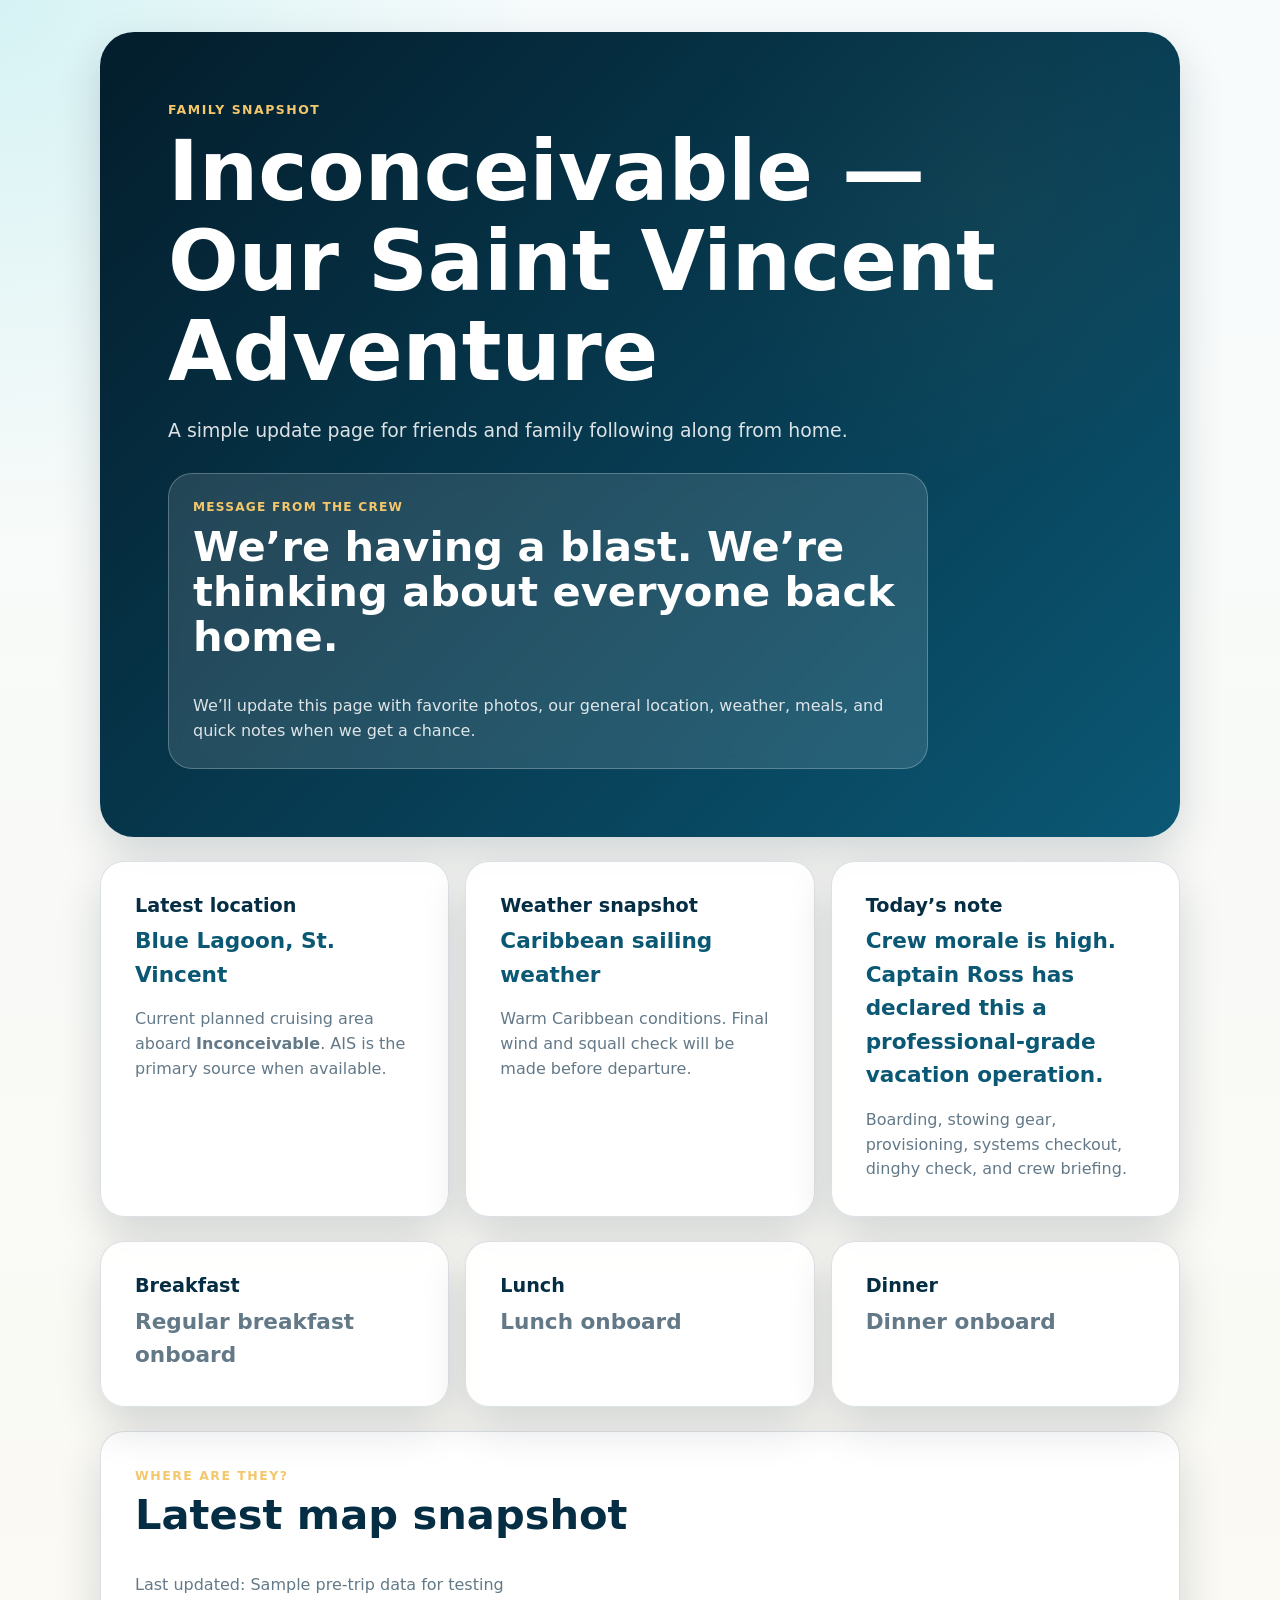
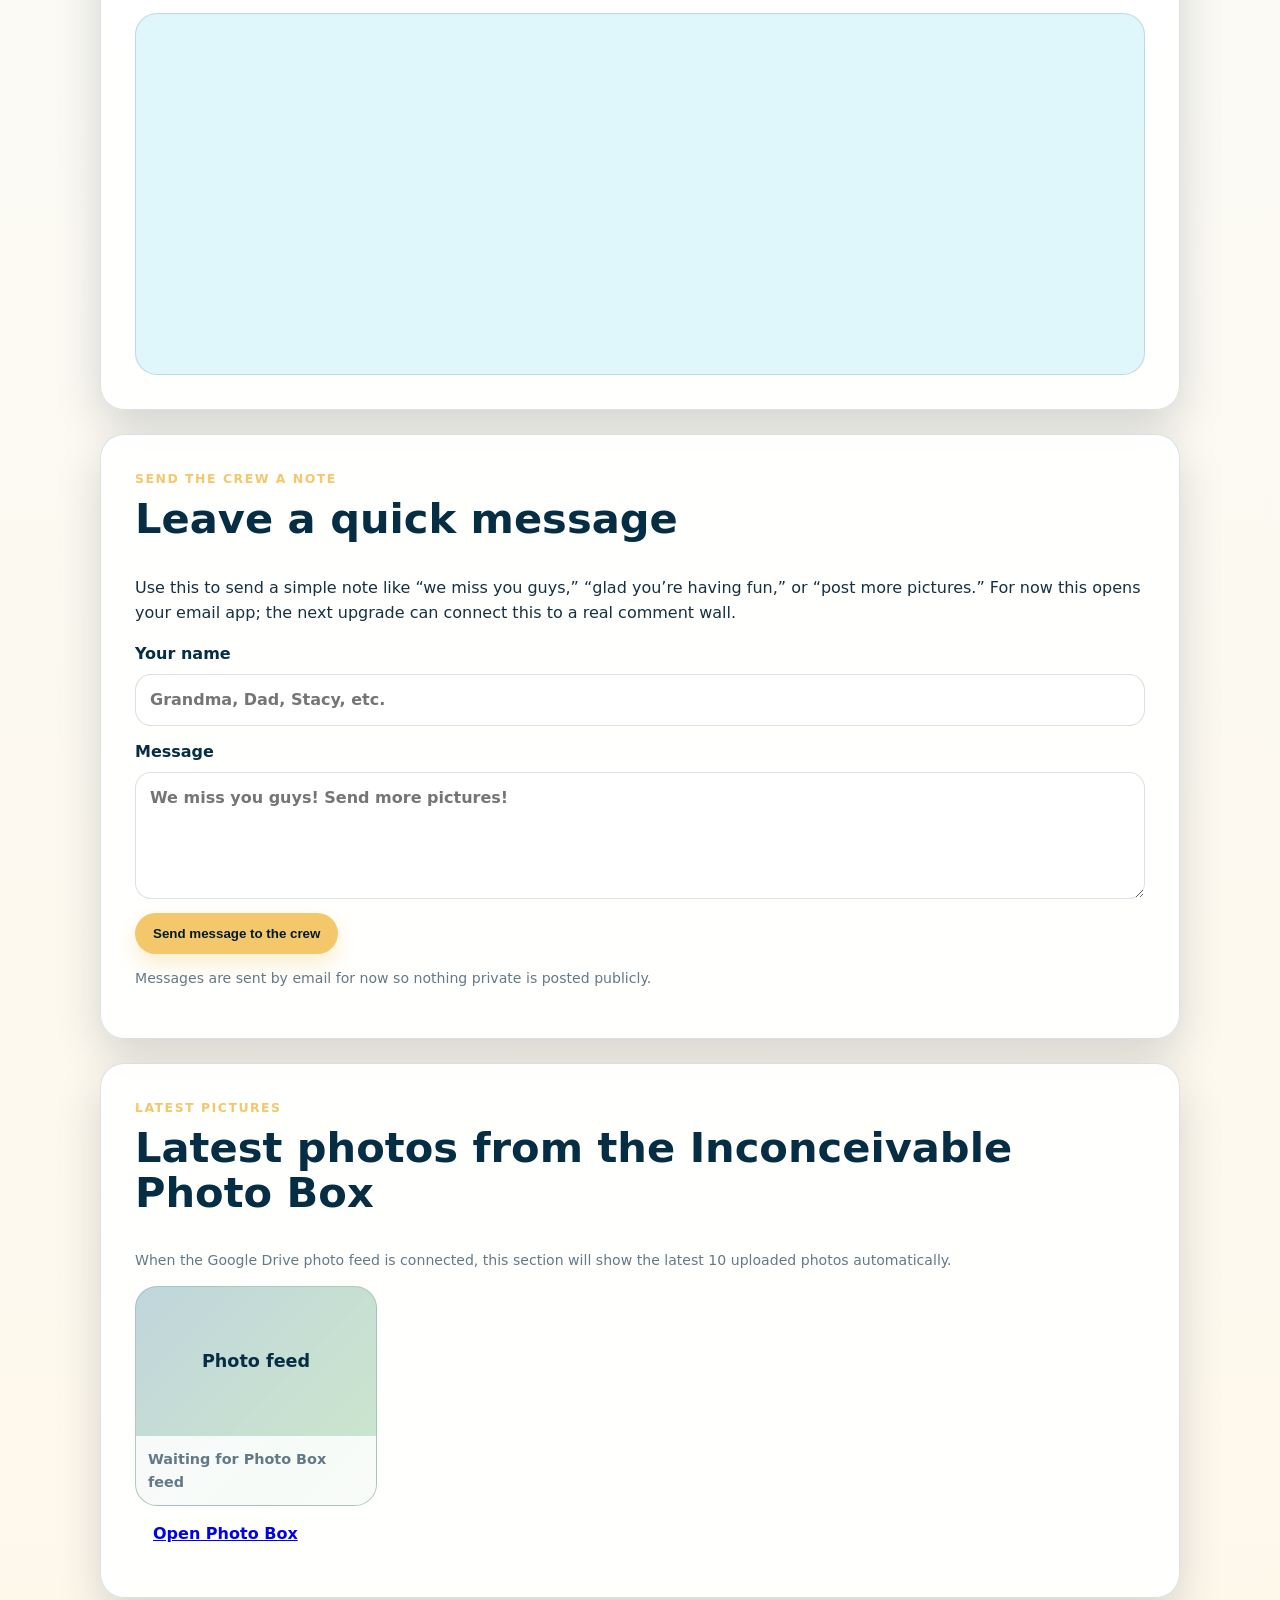
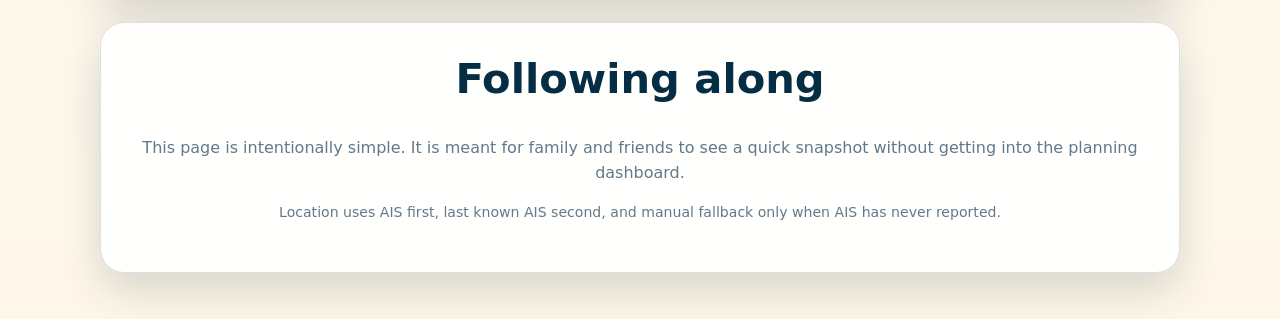
==== family.html @ 68daea07 "Show meals and photo feed placeholder on family page" ====
<!doctype html>
<html lang="en">
<head>
  <meta charset="utf-8" />
  <meta name="viewport" content="width=device-width, initial-scale=1" />
  <meta name="robots" content="noindex,nofollow" />
  <meta name="theme-color" content="#06384f" />
  <title>Inconceivable Family Snapshot</title>
  <link rel="stylesheet" href="family.css" />
</head>
<body>
  <main class="snapshot-page">
    <section class="snapshot-hero">
      <p class="eyebrow">Family snapshot</p>
      <h1>Inconceivable — Our Saint Vincent Adventure</h1>
      <p class="lead">A simple update page for friends and family following along from home.</p>
      <div class="message-card">
        <p class="message-label">Message from the crew</p>
        <h2 data-trip="captainMessage">We’re having a blast. We’re thinking about everyone back home.</h2>
        <p>We’ll update this page with favorite photos, our general location, weather, meals, and quick notes when we get a chance.</p>
      </div>
    </section>

    <section class="snapshot-grid">
      <article class="info-card">
        <h2>Latest location</h2>
        <p class="big" data-trip="locationName">St. Vincent &amp; The Grenadines</p>
        <p data-trip="locationNote">Current planned cruising area aboard <strong>Inconceivable</strong>. AIS is the primary source when available.</p>
      </article>

      <article class="info-card">
        <h2>Weather snapshot</h2>
        <p class="big" data-trip="weatherTitle">Caribbean sailing weather</p>
        <p data-trip="weather">Weather will update from the current AIS/manual location when the automation runs.</p>
      </article>

      <article class="info-card">
        <h2>Today’s note</h2>
        <p class="big" data-trip="funnyNote">Crew morale: high</p>
        <p data-trip="activities">Snorkeling, sailing, fishing, food, sunsets, and a lot of stories in progress.</p>
      </article>
    </section>

    <section class="snapshot-grid meal-grid" aria-label="Current meal plan">
      <article class="info-card">
        <h2>Breakfast</h2>
        <p class="big" data-meal="breakfast">Regular breakfast onboard</p>
      </article>
      <article class="info-card">
        <h2>Lunch</h2>
        <p class="big" data-meal="lunch">Lunch onboard</p>
      </article>
      <article class="info-card">
        <h2>Dinner</h2>
        <p class="big" data-meal="dinner">Dinner onboard</p>
      </article>
    </section>

    <section class="map-section">
      <div class="section-heading">
        <p class="eyebrow">Where are they?</p>
        <h2>Latest map snapshot</h2>
        <p data-trip="lastUpdated">Last updated by AIS or manual fallback.</p>
      </div>
      <div class="map-frame-wrap" id="mapFrameWrap">
        <iframe id="familyMap" title="Latest Inconceivable location map" loading="lazy" referrerpolicy="no-referrer-when-downgrade"></iframe>
      </div>
    </section>

    <section class="message-section">
      <p class="eyebrow">Send the crew a note</p>
      <h2>Leave a quick message</h2>
      <p>Use this to send a simple note like “we miss you guys,” “glad you’re having fun,” or “post more pictures.” For now this opens your email app; the next upgrade can connect this to a real comment wall.</p>
      <form id="familyMessageForm" class="family-form">
        <label>
          Your name
          <input name="name" type="text" placeholder="Grandma, Dad, Stacy, etc." required />
        </label>
        <label>
          Message
          <textarea name="message" rows="4" placeholder="We miss you guys! Send more pictures!" required></textarea>
        </label>
        <button class="button primary" type="submit">Send message to the crew</button>
      </form>
      <p class="tiny">Messages are sent by email for now so nothing private is posted publicly.</p>
    </section>

    <section class="photo-section">
      <p class="eyebrow">Latest pictures</p>
      <h2>Latest photos from the Inconceivable Photo Box</h2>
      <p class="tiny">When the Google Drive photo feed is connected, this section will show the latest 10 uploaded photos automatically.</p>
      <div class="photo-grid" id="latestPhotoGrid">
        <figure class="photo-placeholder"><span>Photo feed</span><figcaption>Waiting for Photo Box feed</figcaption></figure>
      </div>
      <p><a class="button secondary" href="https://drive.google.com/drive/folders/1KYD_44wOEdmn48rLzYyVFDK9enNutFYU" target="_blank" rel="noreferrer">Open Photo Box</a></p>
    </section>

    <section class="snapshot-footer-card">
      <h2>Following along</h2>
      <p>This page is intentionally simple. It is meant for family and friends to see a quick snapshot without getting into the planning dashboard.</p>
      <p class="tiny">Location uses AIS first, last known AIS second, and manual fallback only when AIS has never reported.</p>
    </section>
  </main>
  <script src="family.js"></script>
</body>
</html>
---- family.css ----
:root {
  --navy: #052d43;
  --deep: #031b29;
  --blue: #0b5875;
  --aqua: #5fd4d8;
  --gold: #f4c76b;
  --sand: #f8f1df;
  --paper: #ffffff;
  --ink: #173041;
  --muted: #637988;
  --line: rgba(5, 45, 67, 0.14);
  --shadow: 0 18px 45px rgba(3, 27, 41, 0.16);
  --radius: 24px;
}

* { box-sizing: border-box; }
html { scroll-behavior: smooth; }
body {
  margin: 0;
  font-family: ui-sans-serif, system-ui, -apple-system, BlinkMacSystemFont, "Segoe UI", sans-serif;
  color: var(--ink);
  background:
    radial-gradient(circle at top left, rgba(95, 212, 216, 0.22), transparent 34rem),
    linear-gradient(180deg, #f7fbfc 0%, #fff8ea 100%);
  line-height: 1.55;
}

.snapshot-page {
  width: min(1080px, calc(100% - 28px));
  margin: 0 auto;
  padding: 32px 0 46px;
}

.snapshot-hero {
  min-height: 48vh;
  border-radius: 34px;
  padding: clamp(28px, 6vw, 68px);
  color: white;
  background:
    linear-gradient(135deg, rgba(3, 27, 41, 0.93), rgba(11, 88, 117, 0.82)),
    radial-gradient(circle at 82% 20%, rgba(244, 199, 107, 0.28), transparent 18rem),
    linear-gradient(135deg, #06384f, #0b5875);
  box-shadow: var(--shadow);
}

.eyebrow {
  margin: 0 0 8px;
  color: var(--gold);
  font-weight: 900;
  text-transform: uppercase;
  letter-spacing: .12em;
  font-size: .78rem;
}

h1, h2, h3 { line-height: 1.08; margin-top: 0; }
h1 { font-size: clamp(2.4rem, 7vw, 5.2rem); max-width: 880px; margin-bottom: 16px; }
h2 { color: var(--navy); font-size: clamp(1.5rem, 4vw, 2.6rem); }
.snapshot-hero h2 { color: white; }
.lead { max-width: 720px; font-size: 1.18rem; color: rgba(255,255,255,.86); }

.message-card {
  margin-top: 28px;
  max-width: 760px;
  background: rgba(255,255,255,.12);
  border: 1px solid rgba(255,255,255,.25);
  border-radius: 24px;
  padding: 24px;
  backdrop-filter: blur(8px);
}
.message-label { color: var(--gold); font-weight: 900; text-transform: uppercase; letter-spacing: .1em; font-size: .76rem; margin: 0 0 8px; }
.message-card p:last-child { color: rgba(255,255,255,.85); margin-bottom: 0; }

.snapshot-grid {
  display: grid;
  grid-template-columns: repeat(3, minmax(0, 1fr));
  gap: 16px;
  margin: 24px 0;
}

.info-card, .photo-section, .snapshot-footer-card, .map-section, .message-section {
  background: rgba(255,255,255,.92);
  border: 1px solid var(--line);
  border-radius: var(--radius);
  padding: clamp(20px, 4vw, 34px);
  box-shadow: var(--shadow);
}
.info-card h2 { font-size: 1.2rem; margin-bottom: 8px; }
.big { color: var(--blue); font-size: 1.35rem; font-weight: 900; margin: 0 0 8px; }
.info-card p:last-child { color: var(--muted); margin-bottom: 0; }

.map-section, .message-section, .photo-section { margin-bottom: 24px; }
.section-heading p:last-child { color: var(--muted); }
.map-frame-wrap {
  overflow: hidden;
  border-radius: 22px;
  border: 1px solid var(--line);
  background: #dff6fa;
  min-height: 360px;
}
#familyMap {
  width: 100%;
  min-height: 360px;
  border: 0;
  display: block;
}

.family-form {
  display: grid;
  gap: 14px;
  margin-top: 16px;
}
.family-form label {
  display: grid;
  gap: 7px;
  color: var(--navy);
  font-weight: 900;
}
.family-form input,
.family-form textarea {
  width: 100%;
  border: 1px solid var(--line);
  border-radius: 16px;
  padding: 13px 14px;
  font: inherit;
  color: var(--ink);
  background: white;
}
.button {
  appearance: none;
  border: 0;
  border-radius: 999px;
  padding: 13px 18px;
  font-weight: 900;
  cursor: pointer;
  width: fit-content;
}
.button.primary {
  color: var(--deep);
  background: var(--gold);
  box-shadow: 0 10px 22px rgba(244,199,107,.32);
}

.photo-grid {
  display: grid;
  grid-template-columns: repeat(4, minmax(0, 1fr));
  gap: 14px;
}
.photo-placeholder {
  margin: 0;
  min-height: 220px;
  border-radius: 22px;
  overflow: hidden;
  border: 1px solid var(--line);
  background:
    linear-gradient(135deg, rgba(5,45,67,.18), rgba(95,212,216,.32)),
    linear-gradient(135deg, #e9fbff, #fff2c7);
  display: grid;
  grid-template-rows: 1fr auto;
}
.photo-placeholder span {
  display: grid;
  place-items: center;
  color: var(--navy);
  font-weight: 900;
  font-size: 1.1rem;
}
.photo-placeholder figcaption {
  background: rgba(255,255,255,.86);
  padding: 12px;
  color: var(--muted);
  font-weight: 800;
  font-size: .9rem;
}

.snapshot-footer-card { text-align: center; }
.snapshot-footer-card p { color: var(--muted); }
.tiny { font-size: .88rem; color: var(--muted); }

@media (max-width: 900px) {
  .snapshot-grid, .photo-grid { grid-template-columns: repeat(2, minmax(0, 1fr)); }
}

@media (max-width: 620px) {
  .snapshot-page { width: min(100% - 18px, 1080px); padding-top: 12px; }
  .snapshot-hero { border-radius: 24px; }
  .snapshot-grid, .photo-grid { grid-template-columns: 1fr; }
  .photo-placeholder { min-height: 190px; }
  .button { width: 100%; }
}
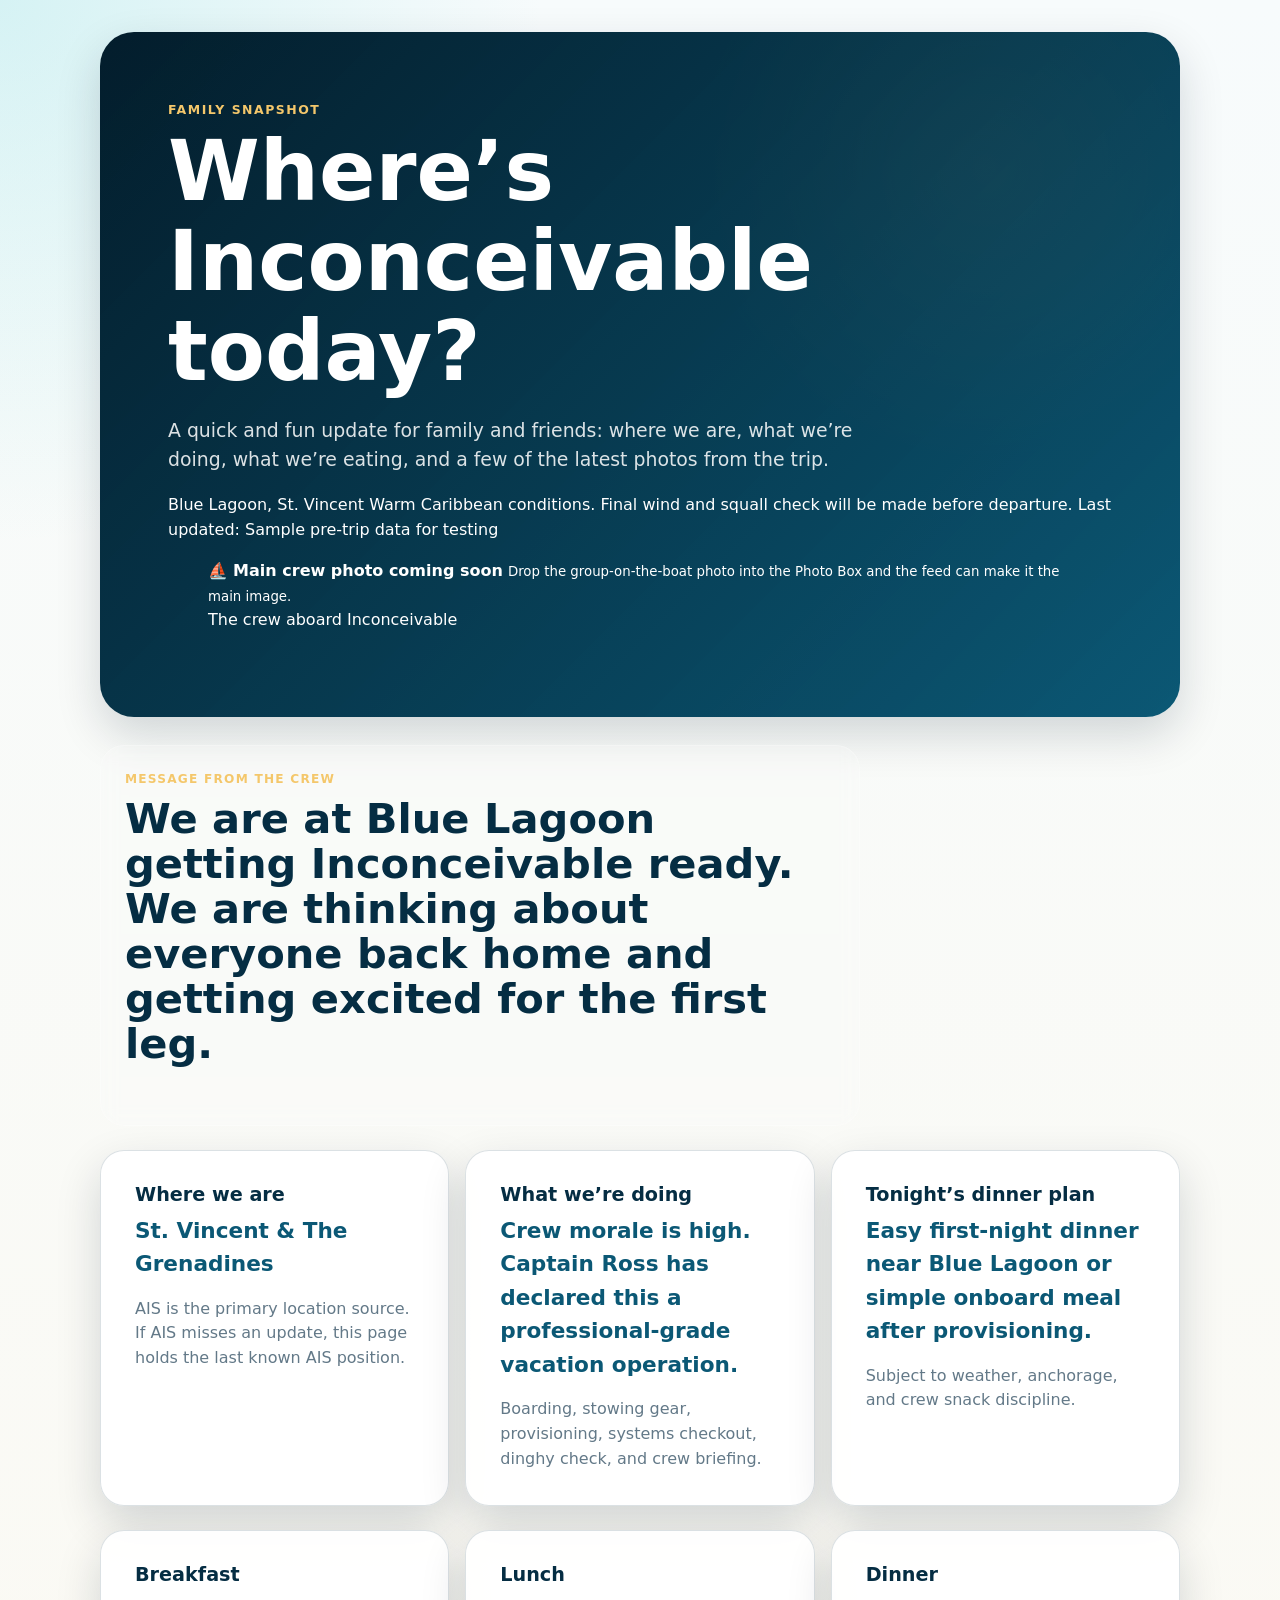
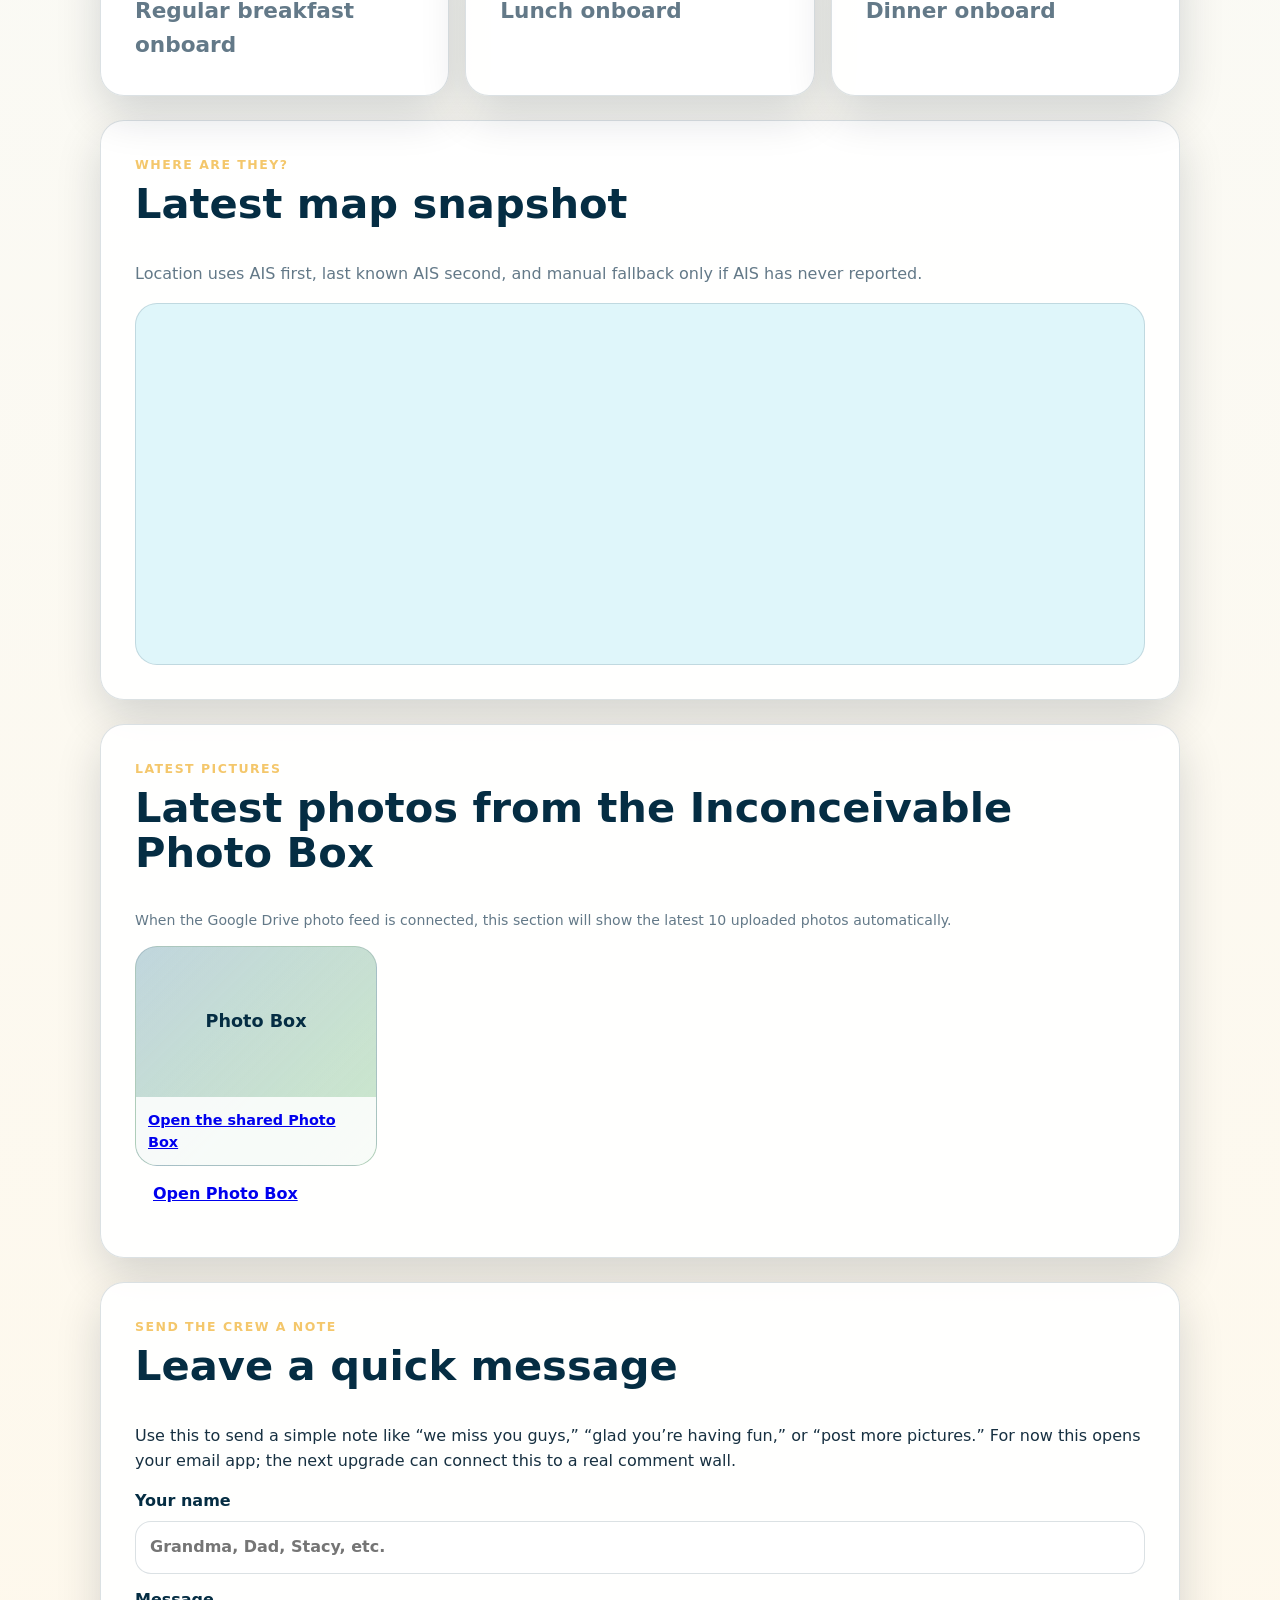
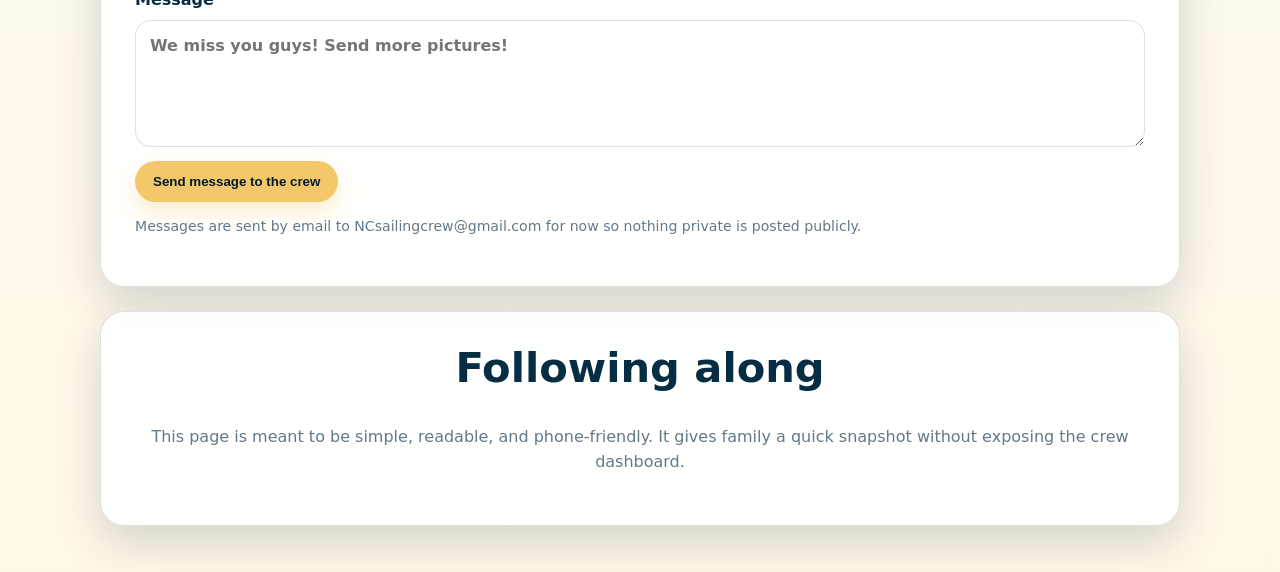
==== commit 2429048d: "Redesign family snapshot with main photo and dinner highlight" ====
--- a/family.html
+++ b/family.html
@@ -10,34 +10,49 @@
 </head>
 <body>
   <main class="snapshot-page">
-    <section class="snapshot-hero">
-      <p class="eyebrow">Family snapshot</p>
-      <h1>Inconceivable — Our Saint Vincent Adventure</h1>
-      <p class="lead">A simple update page for friends and family following along from home.</p>
-      <div class="message-card">
-        <p class="message-label">Message from the crew</p>
-        <h2 data-trip="captainMessage">We’re having a blast. We’re thinking about everyone back home.</h2>
-        <p>We’ll update this page with favorite photos, our general location, weather, meals, and quick notes when we get a chance.</p>
+    <section class="snapshot-hero snapshot-hero-new">
+      <div class="hero-text">
+        <p class="eyebrow">Family snapshot</p>
+        <h1>Where’s Inconceivable today?</h1>
+        <p class="lead">A quick and fun update for family and friends: where we are, what we’re doing, what we’re eating, and a few of the latest photos from the trip.</p>
+        <div class="snapshot-pills">
+          <span data-trip="locationName">St. Vincent &amp; The Grenadines</span>
+          <span data-trip="weather">Weather loading soon</span>
+          <span data-trip="lastUpdated">Last updated soon</span>
+        </div>
       </div>
+      <figure class="main-photo-card" id="mainPhotoCard">
+        <div class="main-photo-placeholder">
+          <span>⛵</span>
+          <strong>Main crew photo coming soon</strong>
+          <small>Drop the group-on-the-boat photo into the Photo Box and the feed can make it the main image.</small>
+        </div>
+        <figcaption id="mainPhotoCaption">The crew aboard Inconceivable</figcaption>
+      </figure>
     </section>
 
-    <section class="snapshot-grid">
+    <section class="message-card big-message-card">
+      <p class="message-label">Message from the crew</p>
+      <h2 data-trip="captainMessage">We’re having a blast. We’re thinking about everyone back home.</h2>
+    </section>
+
+    <section class="snapshot-grid top-snapshot-grid">
       <article class="info-card">
-        <h2>Latest location</h2>
+        <h2>Where we are</h2>
         <p class="big" data-trip="locationName">St. Vincent &amp; The Grenadines</p>
-        <p data-trip="locationNote">Current planned cruising area aboard <strong>Inconceivable</strong>. AIS is the primary source when available.</p>
+        <p data-trip="locationNote">AIS is the primary location source. If AIS misses an update, this page holds the last known AIS position.</p>
       </article>
 
       <article class="info-card">
-        <h2>Weather snapshot</h2>
-        <p class="big" data-trip="weatherTitle">Caribbean sailing weather</p>
-        <p data-trip="weather">Weather will update from the current AIS/manual location when the automation runs.</p>
+        <h2>What we’re doing</h2>
+        <p class="big" data-trip="funnyNote">Crew morale: high</p>
+        <p data-trip="activities">Snorkeling, sailing, fishing, food, sunsets, and a lot of stories in progress.</p>
       </article>
 
-      <article class="info-card">
-        <h2>Today’s note</h2>
-        <p class="big" data-trip="funnyNote">Crew morale: high</p>
-        <p data-trip="activities">Snorkeling, sailing, fishing, food, sunsets, and a lot of stories in progress.</p>
+      <article class="info-card dinner-highlight">
+        <h2>Tonight’s dinner plan</h2>
+        <p class="big" data-meal="dinner">Dinner onboard</p>
+        <p>Subject to weather, anchorage, and crew snack discipline.</p>
       </article>
     </section>
 
@@ -60,11 +75,21 @@
       <div class="section-heading">
         <p class="eyebrow">Where are they?</p>
         <h2>Latest map snapshot</h2>
-        <p data-trip="lastUpdated">Last updated by AIS or manual fallback.</p>
+        <p data-trip="automationStatus">Location uses AIS first, last known AIS second, and manual fallback only if AIS has never reported.</p>
       </div>
       <div class="map-frame-wrap" id="mapFrameWrap">
         <iframe id="familyMap" title="Latest Inconceivable location map" loading="lazy" referrerpolicy="no-referrer-when-downgrade"></iframe>
       </div>
+    </section>
+
+    <section class="photo-section">
+      <p class="eyebrow">Latest pictures</p>
+      <h2>Latest photos from the Inconceivable Photo Box</h2>
+      <p class="tiny">When the Google Drive photo feed is connected, this section will show the latest 10 uploaded photos automatically.</p>
+      <div class="photo-grid" id="latestPhotoGrid">
+        <figure class="photo-placeholder"><span>Photo feed</span><figcaption>Waiting for Photo Box feed</figcaption></figure>
+      </div>
+      <p><a class="button secondary" href="https://drive.google.com/drive/folders/1KYD_44wOEdmn48rLzYyVFDK9enNutFYU" target="_blank" rel="noreferrer">Open Photo Box</a></p>
     </section>
 
     <section class="message-section">
@@ -82,23 +107,12 @@
         </label>
         <button class="button primary" type="submit">Send message to the crew</button>
       </form>
-      <p class="tiny">Messages are sent by email for now so nothing private is posted publicly.</p>
-    </section>
-
-    <section class="photo-section">
-      <p class="eyebrow">Latest pictures</p>
-      <h2>Latest photos from the Inconceivable Photo Box</h2>
-      <p class="tiny">When the Google Drive photo feed is connected, this section will show the latest 10 uploaded photos automatically.</p>
-      <div class="photo-grid" id="latestPhotoGrid">
-        <figure class="photo-placeholder"><span>Photo feed</span><figcaption>Waiting for Photo Box feed</figcaption></figure>
-      </div>
-      <p><a class="button secondary" href="https://drive.google.com/drive/folders/1KYD_44wOEdmn48rLzYyVFDK9enNutFYU" target="_blank" rel="noreferrer">Open Photo Box</a></p>
+      <p class="tiny">Messages are sent by email to NCsailingcrew@gmail.com for now so nothing private is posted publicly.</p>
     </section>
 
     <section class="snapshot-footer-card">
       <h2>Following along</h2>
-      <p>This page is intentionally simple. It is meant for family and friends to see a quick snapshot without getting into the planning dashboard.</p>
-      <p class="tiny">Location uses AIS first, last known AIS second, and manual fallback only when AIS has never reported.</p>
+      <p>This page is meant to be simple, readable, and phone-friendly. It gives family a quick snapshot without exposing the crew dashboard.</p>
     </section>
   </main>
   <script src="family.js"></script>
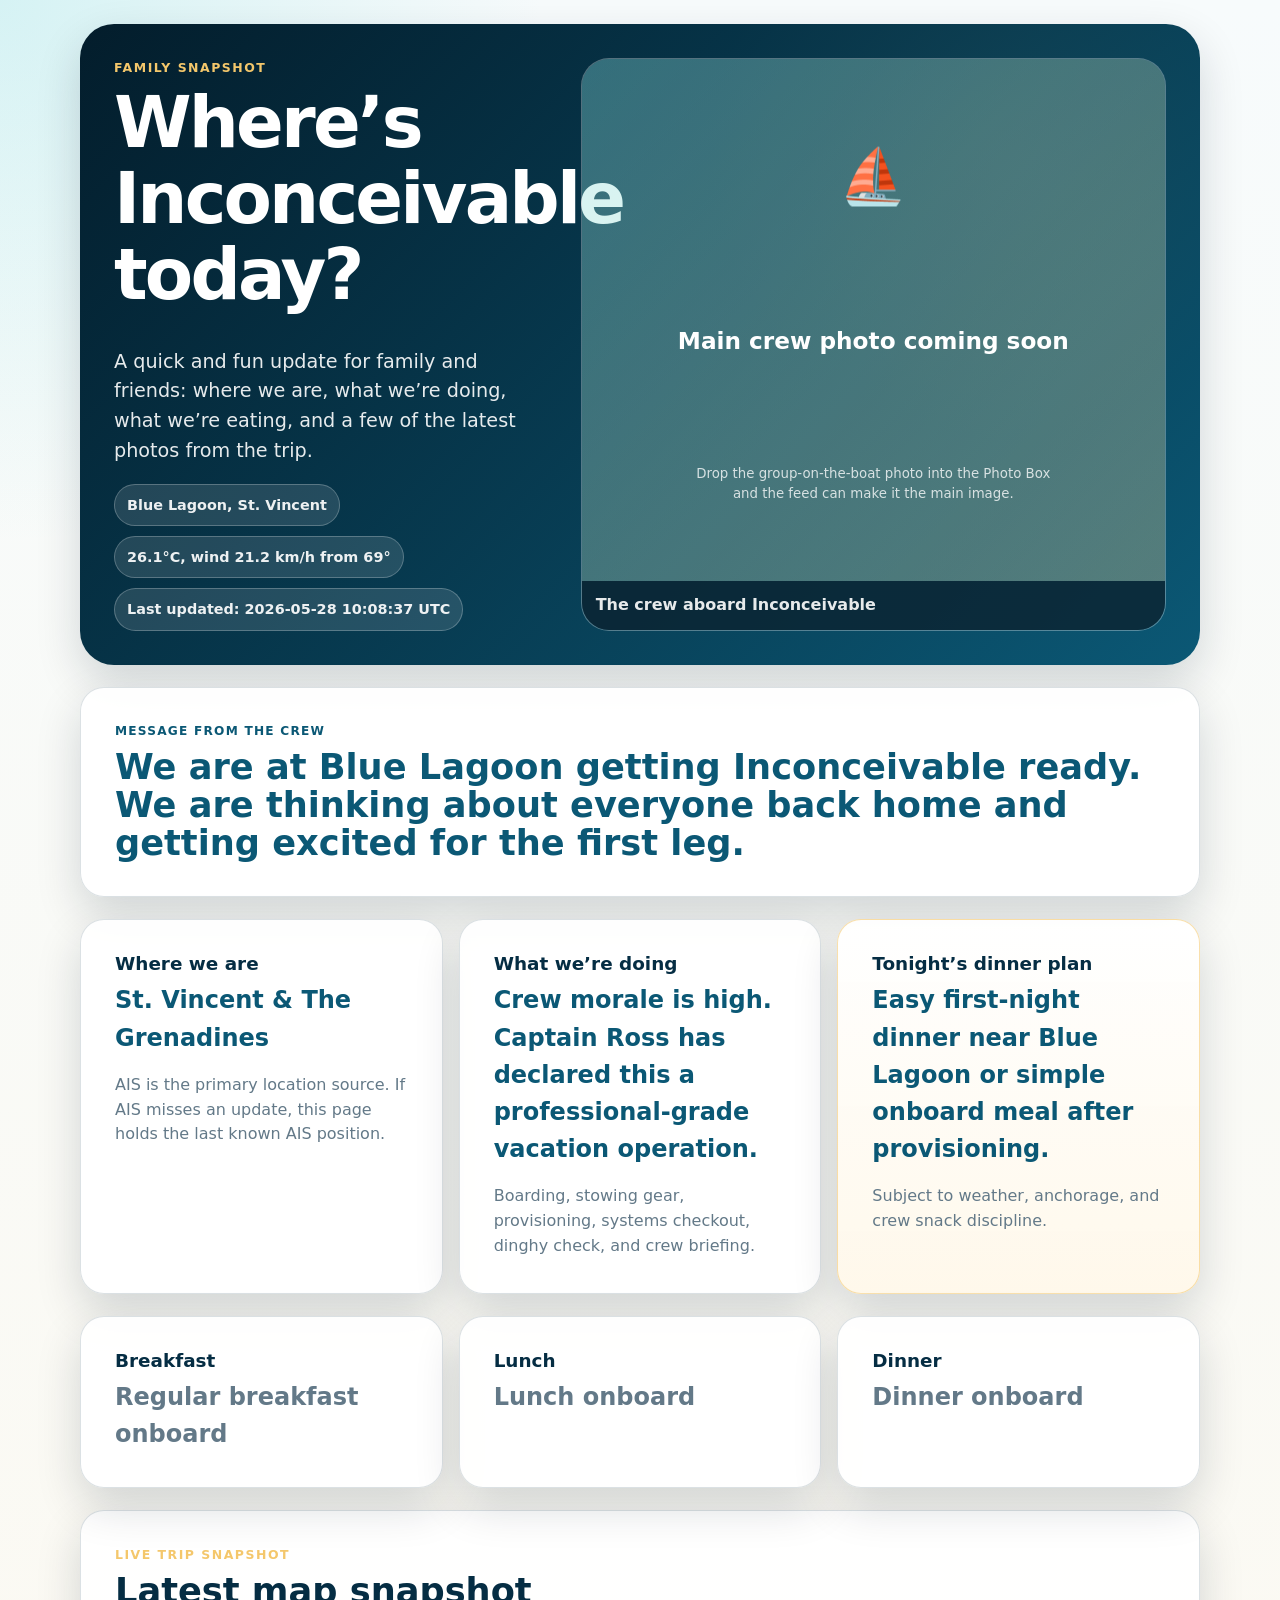
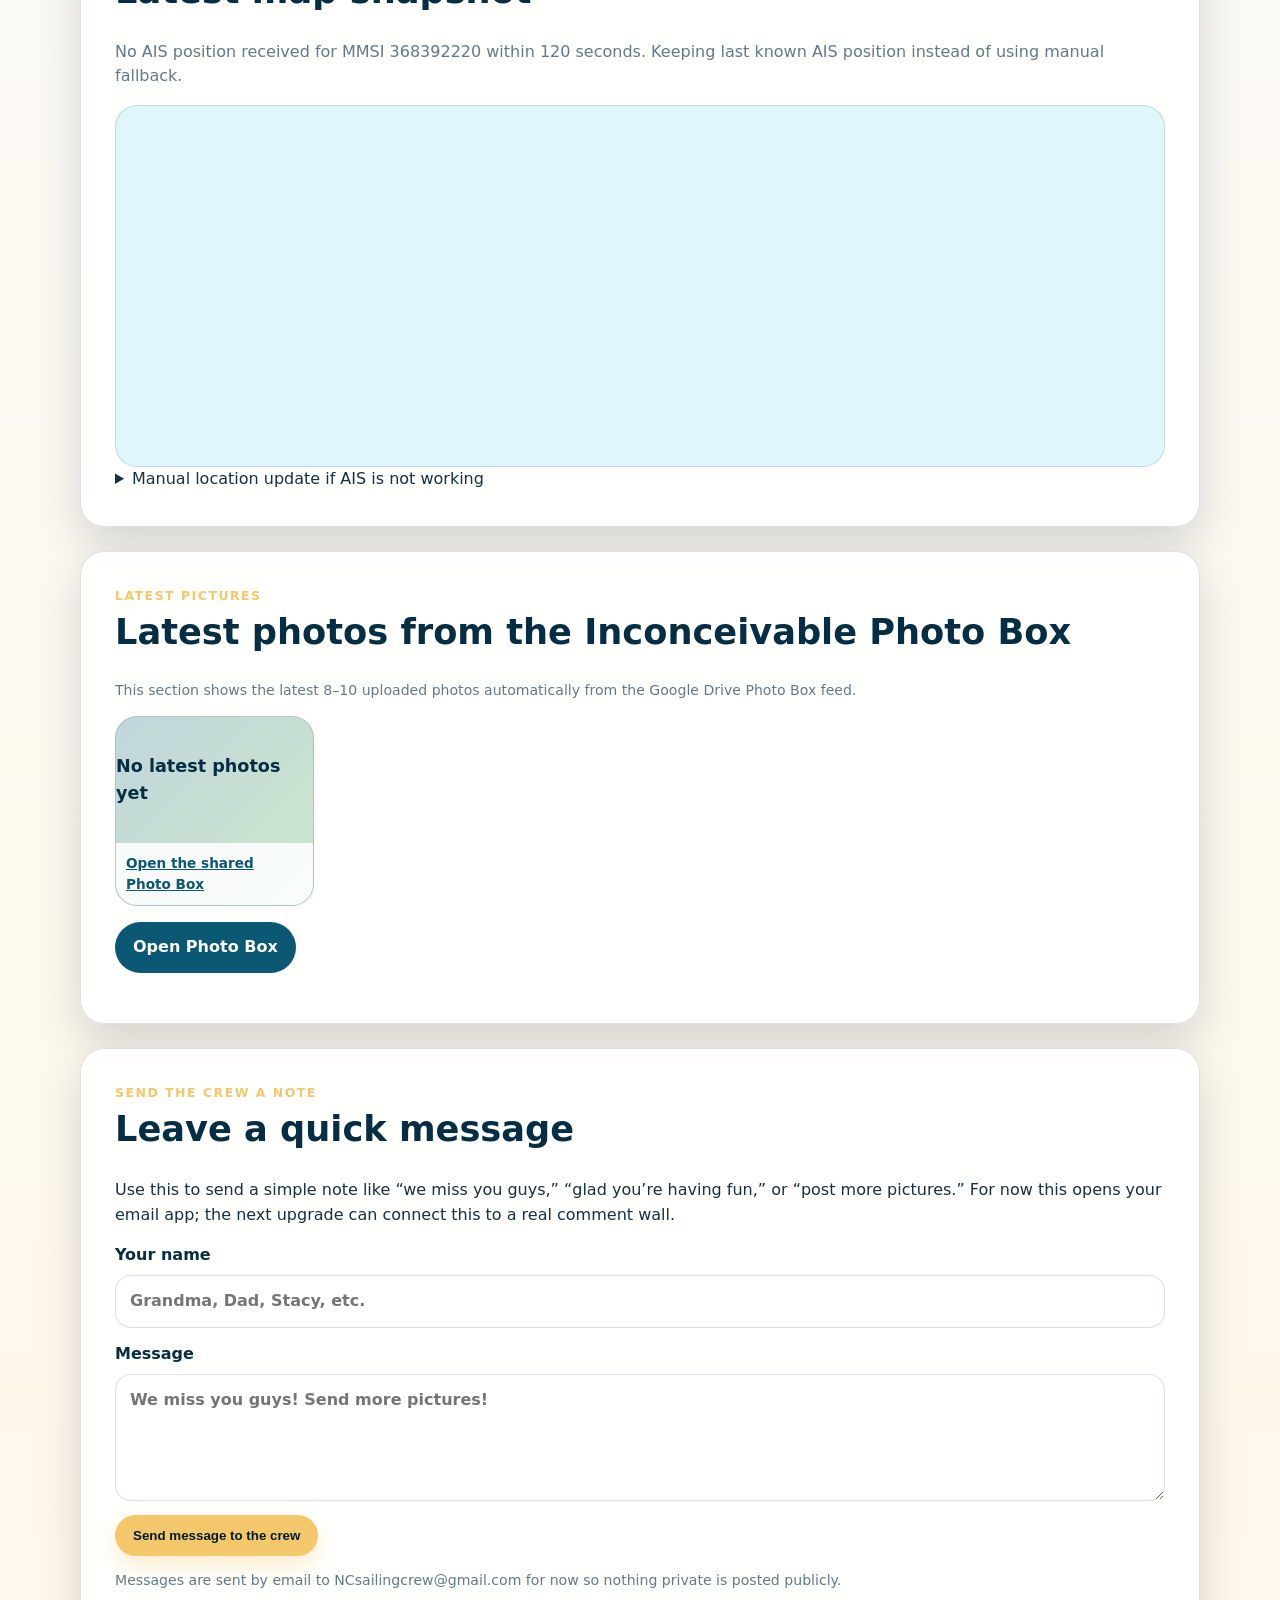
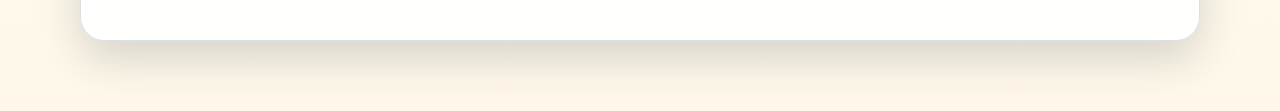
==== commit 853155f4: "Enlarge family map and add manual location form" ====
--- a/family.html
+++ b/family.html
@@ -71,21 +71,51 @@
       </article>
     </section>
 
-    <section class="map-section">
+    <section class="map-section live-map-section">
       <div class="section-heading">
-        <p class="eyebrow">Where are they?</p>
+        <p class="eyebrow">Live trip snapshot</p>
         <h2>Latest map snapshot</h2>
         <p data-trip="automationStatus">Location uses AIS first, last known AIS second, and manual fallback only if AIS has never reported.</p>
       </div>
-      <div class="map-frame-wrap" id="mapFrameWrap">
+      <div class="map-frame-wrap large-map-frame" id="mapFrameWrap">
         <iframe id="familyMap" title="Latest Inconceivable location map" loading="lazy" referrerpolicy="no-referrer-when-downgrade"></iframe>
       </div>
+
+      <details class="manual-location-panel">
+        <summary>Manual location update if AIS is not working</summary>
+        <form id="manualLocationForm" class="family-form manual-location-form">
+          <label>
+            Update password
+            <input name="updateSecret" type="password" placeholder="Same UPDATE_SECRET used on the dashboard" autocomplete="current-password" required />
+          </label>
+          <label>
+            Current location name
+            <input name="locationName" type="text" placeholder="Example: Admiralty Bay, Bequia" required />
+          </label>
+          <div class="location-two-col">
+            <label>
+              Latitude
+              <input name="latitude" type="number" step="0.000001" placeholder="13.005000" required />
+            </label>
+            <label>
+              Longitude
+              <input name="longitude" type="number" step="0.000001" placeholder="-61.235000" required />
+            </label>
+          </div>
+          <label>
+            Manual note
+            <input name="locationNote" type="text" placeholder="AIS down - manual update from crew" />
+          </label>
+          <button class="button primary" type="submit">Publish manual location</button>
+          <p class="tiny" id="manualLocationStatus">Use this only when AIS is not updating or the map is wrong.</p>
+        </form>
+      </details>
     </section>
 
     <section class="photo-section">
       <p class="eyebrow">Latest pictures</p>
       <h2>Latest photos from the Inconceivable Photo Box</h2>
-      <p class="tiny">When the Google Drive photo feed is connected, this section will show the latest 10 uploaded photos automatically.</p>
+      <p class="tiny">This section shows the latest 8–10 uploaded photos automatically from the Google Drive Photo Box feed.</p>
       <div class="photo-grid" id="latestPhotoGrid">
         <figure class="photo-placeholder"><span>Photo feed</span><figcaption>Waiting for Photo Box feed</figcaption></figure>
       </div>
@@ -109,11 +139,6 @@
       </form>
       <p class="tiny">Messages are sent by email to NCsailingcrew@gmail.com for now so nothing private is posted publicly.</p>
     </section>
-
-    <section class="snapshot-footer-card">
-      <h2>Following along</h2>
-      <p>This page is meant to be simple, readable, and phone-friendly. It gives family a quick snapshot without exposing the crew dashboard.</p>
-    </section>
   </main>
   <script src="family.js"></script>
 </body>
--- a/family.css
+++ b/family.css
@@ -26,15 +26,14 @@
 }
 
 .snapshot-page {
-  width: min(1080px, calc(100% - 28px));
+  width: min(1120px, calc(100% - 28px));
   margin: 0 auto;
-  padding: 32px 0 46px;
+  padding: 24px 0 46px;
 }
 
 .snapshot-hero {
-  min-height: 48vh;
   border-radius: 34px;
-  padding: clamp(28px, 6vw, 68px);
+  padding: clamp(18px, 3vw, 34px);
   color: white;
   background:
     linear-gradient(135deg, rgba(3, 27, 41, 0.93), rgba(11, 88, 117, 0.82)),
@@ -43,6 +42,14 @@
   box-shadow: var(--shadow);
 }
 
+.snapshot-hero-new {
+  display: grid;
+  grid-template-columns: minmax(0, 0.85fr) minmax(320px, 1.15fr);
+  gap: clamp(18px, 4vw, 34px);
+  align-items: stretch;
+}
+
+.hero-text { display: flex; flex-direction: column; justify-content: center; }
 .eyebrow {
   margin: 0 0 8px;
   color: var(--gold);
@@ -53,40 +60,84 @@
 }
 
 h1, h2, h3 { line-height: 1.08; margin-top: 0; }
-h1 { font-size: clamp(2.4rem, 7vw, 5.2rem); max-width: 880px; margin-bottom: 16px; }
-h2 { color: var(--navy); font-size: clamp(1.5rem, 4vw, 2.6rem); }
+h1 { font-size: clamp(2.1rem, 5.5vw, 4.4rem); max-width: 760px; margin: 0 0 14px; letter-spacing: -0.04em; }
+h2 { color: var(--navy); font-size: clamp(1.35rem, 3vw, 2.2rem); }
 .snapshot-hero h2 { color: white; }
-.lead { max-width: 720px; font-size: 1.18rem; color: rgba(255,255,255,.86); }
-
-.message-card {
-  margin-top: 28px;
-  max-width: 760px;
+.lead { max-width: 680px; font-size: clamp(1rem, 2vw, 1.2rem); color: rgba(255,255,255,.9); margin-bottom: 18px; }
+
+.snapshot-pills { display: flex; flex-wrap: wrap; gap: 10px; margin-top: auto; }
+.snapshot-pills span {
+  display: inline-flex;
+  align-items: center;
+  max-width: 100%;
+  border: 1px solid rgba(255,255,255,.24);
   background: rgba(255,255,255,.12);
-  border: 1px solid rgba(255,255,255,.25);
-  border-radius: 24px;
-  padding: 24px;
-  backdrop-filter: blur(8px);
-}
-.message-label { color: var(--gold); font-weight: 900; text-transform: uppercase; letter-spacing: .1em; font-size: .76rem; margin: 0 0 8px; }
-.message-card p:last-child { color: rgba(255,255,255,.85); margin-bottom: 0; }
-
-.snapshot-grid {
-  display: grid;
-  grid-template-columns: repeat(3, minmax(0, 1fr));
-  gap: 16px;
-  margin: 24px 0;
-}
-
-.info-card, .photo-section, .snapshot-footer-card, .map-section, .message-section {
+  border-radius: 999px;
+  padding: 9px 12px;
+  color: rgba(255,255,255,.92);
+  font-weight: 800;
+  font-size: .9rem;
+}
+
+.main-photo-card {
+  margin: 0;
+  min-height: clamp(300px, 45vw, 520px);
+  border-radius: 28px;
+  overflow: hidden;
+  background: rgba(255,255,255,.12);
+  border: 1px solid rgba(255,255,255,.22);
+  display: grid;
+  grid-template-rows: 1fr auto;
+}
+.main-photo-card img { width: 100%; height: 100%; object-fit: cover; display: block; }
+.main-photo-placeholder {
+  display: grid;
+  place-items: center;
+  text-align: center;
+  gap: 9px;
+  padding: 28px;
+  min-height: 300px;
+  background: linear-gradient(135deg, rgba(95,212,216,.28), rgba(244,199,107,.22));
+}
+.main-photo-placeholder span { font-size: 3.4rem; }
+.main-photo-placeholder strong { font-size: 1.45rem; }
+.main-photo-placeholder small { color: rgba(255,255,255,.78); max-width: 360px; }
+.main-photo-card figcaption {
+  margin: 0;
+  padding: 12px 14px;
+  background: rgba(3,27,41,.78);
+  color: rgba(255,255,255,.9);
+  font-weight: 800;
+}
+
+.message-card, .big-message-card {
   background: rgba(255,255,255,.92);
   border: 1px solid var(--line);
   border-radius: var(--radius);
   padding: clamp(20px, 4vw, 34px);
   box-shadow: var(--shadow);
-}
-.info-card h2 { font-size: 1.2rem; margin-bottom: 8px; }
-.big { color: var(--blue); font-size: 1.35rem; font-weight: 900; margin: 0 0 8px; }
+  margin: 22px 0;
+}
+.big-message-card h2 { color: var(--blue); margin-bottom: 0; }
+.message-label { color: var(--blue); font-weight: 900; text-transform: uppercase; letter-spacing: .1em; font-size: .76rem; margin: 0 0 8px; }
+
+.snapshot-grid {
+  display: grid;
+  grid-template-columns: repeat(3, minmax(0, 1fr));
+  gap: 16px;
+  margin: 22px 0;
+}
+.info-card, .photo-section, .snapshot-footer-card, .map-section, .message-section {
+  background: rgba(255,255,255,.92);
+  border: 1px solid var(--line);
+  border-radius: var(--radius);
+  padding: clamp(20px, 4vw, 34px);
+  box-shadow: var(--shadow);
+}
+.info-card h2 { font-size: 1.15rem; margin-bottom: 8px; }
+.big { color: var(--blue); font-size: clamp(1.2rem, 3vw, 1.5rem); font-weight: 900; margin: 0 0 8px; }
 .info-card p:last-child { color: var(--muted); margin-bottom: 0; }
+.dinner-highlight { border-color: rgba(244,199,107,.55); background: linear-gradient(180deg, rgba(255,255,255,.95), rgba(255,248,234,.96)); }
 
 .map-section, .message-section, .photo-section { margin-bottom: 24px; }
 .section-heading p:last-child { color: var(--muted); }
@@ -97,26 +148,11 @@
   background: #dff6fa;
   min-height: 360px;
 }
-#familyMap {
-  width: 100%;
-  min-height: 360px;
-  border: 0;
-  display: block;
-}
-
-.family-form {
-  display: grid;
-  gap: 14px;
-  margin-top: 16px;
-}
-.family-form label {
-  display: grid;
-  gap: 7px;
-  color: var(--navy);
-  font-weight: 900;
-}
-.family-form input,
-.family-form textarea {
+#familyMap { width: 100%; min-height: 360px; border: 0; display: block; }
+
+.family-form { display: grid; gap: 14px; margin-top: 16px; }
+.family-form label { display: grid; gap: 7px; color: var(--navy); font-weight: 900; }
+.family-form input, .family-form textarea, .family-form select {
   width: 100%;
   border: 1px solid var(--line);
   border-radius: 16px;
@@ -133,57 +169,47 @@
   font-weight: 900;
   cursor: pointer;
   width: fit-content;
-}
-.button.primary {
-  color: var(--deep);
-  background: var(--gold);
-  box-shadow: 0 10px 22px rgba(244,199,107,.32);
-}
-
-.photo-grid {
-  display: grid;
-  grid-template-columns: repeat(4, minmax(0, 1fr));
-  gap: 14px;
-}
-.photo-placeholder {
-  margin: 0;
-  min-height: 220px;
+  text-decoration: none;
+  display: inline-flex;
+  align-items: center;
+  justify-content: center;
+}
+.button.primary { color: var(--deep); background: var(--gold); box-shadow: 0 10px 22px rgba(244,199,107,.32); }
+.button.secondary { color: white; background: var(--blue); }
+
+.photo-grid { display: grid; grid-template-columns: repeat(5, minmax(0, 1fr)); gap: 14px; }
+.photo-grid figure, .photo-placeholder {
+  margin: 0;
+  min-height: 190px;
   border-radius: 22px;
   overflow: hidden;
   border: 1px solid var(--line);
-  background:
-    linear-gradient(135deg, rgba(5,45,67,.18), rgba(95,212,216,.32)),
-    linear-gradient(135deg, #e9fbff, #fff2c7);
+  background: linear-gradient(135deg, rgba(5,45,67,.18), rgba(95,212,216,.32)), linear-gradient(135deg, #e9fbff, #fff2c7);
   display: grid;
   grid-template-rows: 1fr auto;
 }
-.photo-placeholder span {
-  display: grid;
-  place-items: center;
-  color: var(--navy);
-  font-weight: 900;
-  font-size: 1.1rem;
-}
-.photo-placeholder figcaption {
-  background: rgba(255,255,255,.86);
-  padding: 12px;
-  color: var(--muted);
-  font-weight: 800;
-  font-size: .9rem;
-}
+.photo-grid img { width: 100%; height: 190px; object-fit: cover; display: block; }
+.photo-placeholder span { display: grid; place-items: center; color: var(--navy); font-weight: 900; font-size: 1.1rem; }
+.photo-grid figcaption, .photo-placeholder figcaption { background: rgba(255,255,255,.88); padding: 10px; color: var(--muted); font-weight: 800; font-size: .85rem; }
+.photo-grid a { color: var(--blue); }
 
 .snapshot-footer-card { text-align: center; }
 .snapshot-footer-card p { color: var(--muted); }
 .tiny { font-size: .88rem; color: var(--muted); }
 
-@media (max-width: 900px) {
-  .snapshot-grid, .photo-grid { grid-template-columns: repeat(2, minmax(0, 1fr)); }
+@media (max-width: 940px) {
+  .snapshot-hero-new { grid-template-columns: 1fr; }
+  .snapshot-grid { grid-template-columns: repeat(2, minmax(0, 1fr)); }
+  .photo-grid { grid-template-columns: repeat(2, minmax(0, 1fr)); }
 }
 
 @media (max-width: 620px) {
-  .snapshot-page { width: min(100% - 18px, 1080px); padding-top: 12px; }
-  .snapshot-hero { border-radius: 24px; }
+  .snapshot-page { width: min(100% - 18px, 1120px); padding-top: 10px; }
+  .snapshot-hero { border-radius: 24px; padding: 16px; }
+  h1 { font-size: clamp(2rem, 12vw, 3.1rem); }
   .snapshot-grid, .photo-grid { grid-template-columns: 1fr; }
-  .photo-placeholder { min-height: 190px; }
+  .main-photo-card { min-height: 260px; border-radius: 22px; }
+  .photo-grid figure, .photo-placeholder { min-height: 180px; }
+  .photo-grid img { height: 210px; }
   .button { width: 100%; }
 }
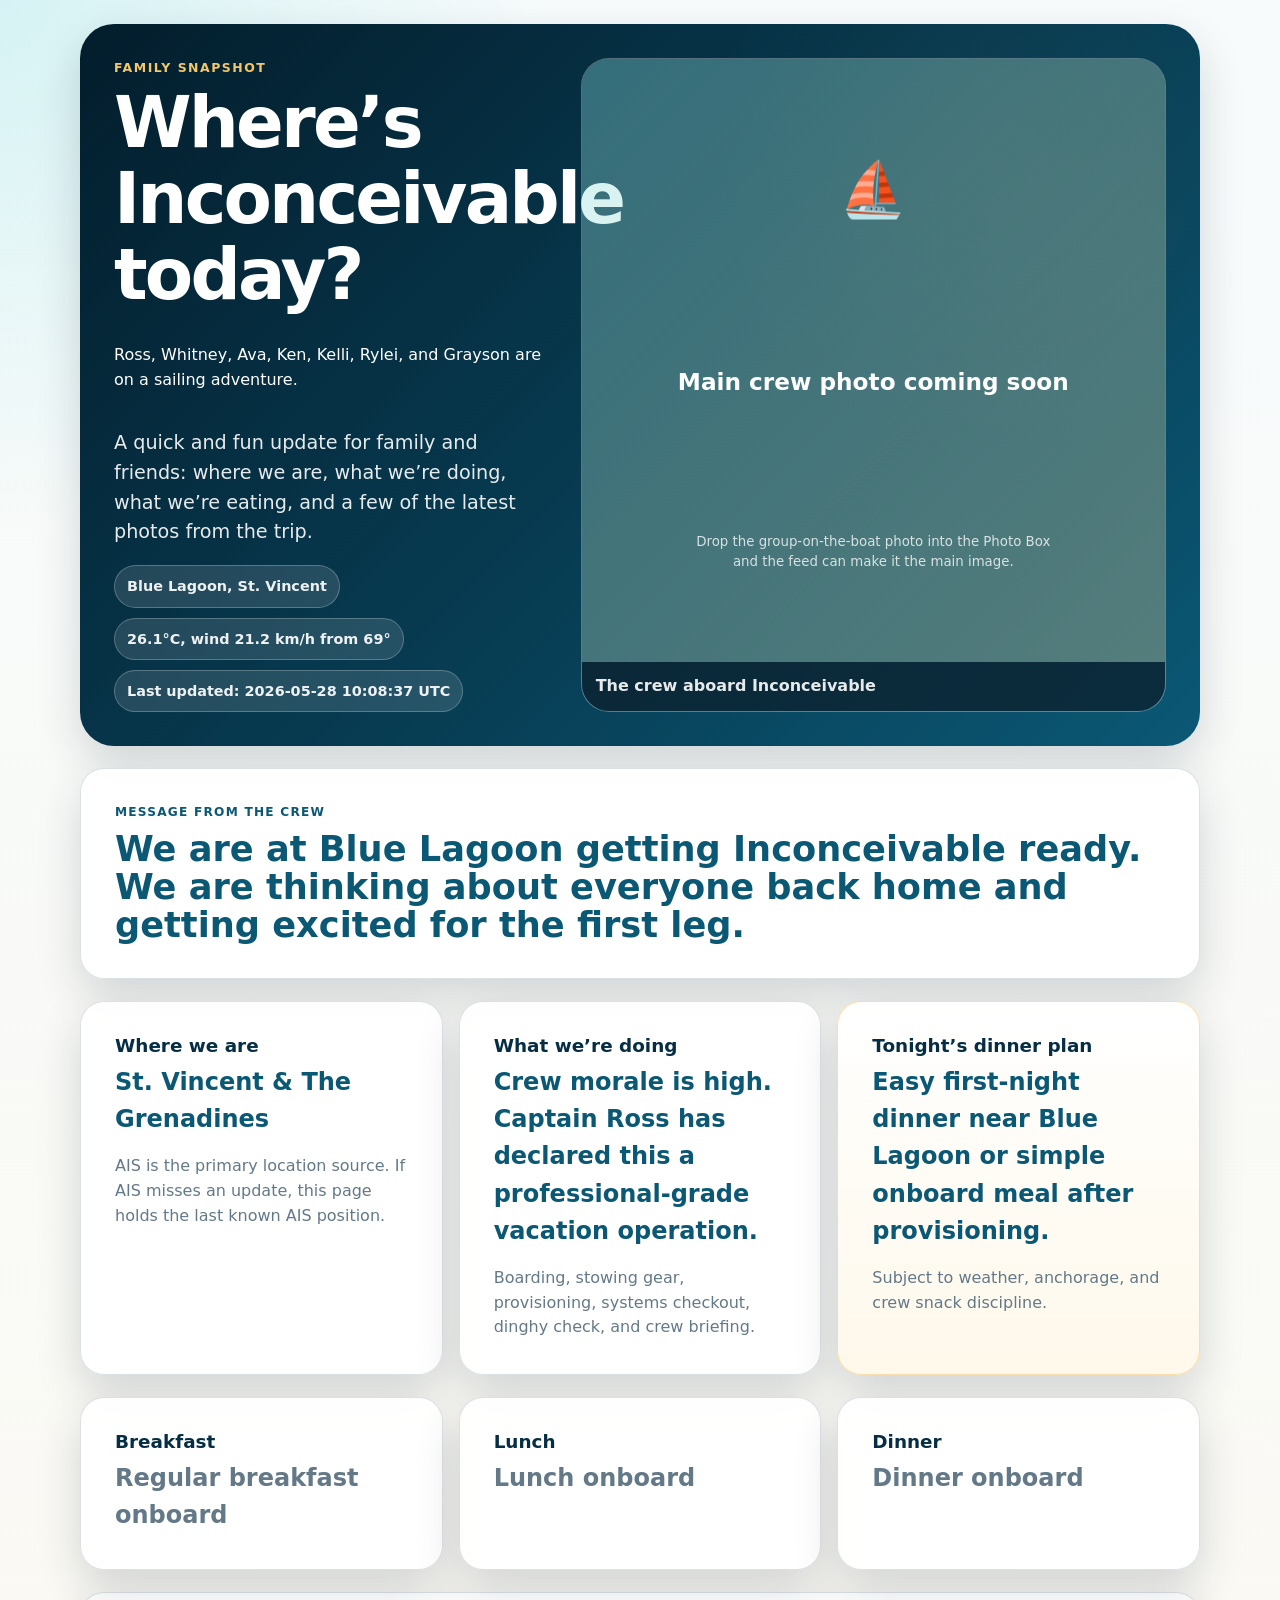
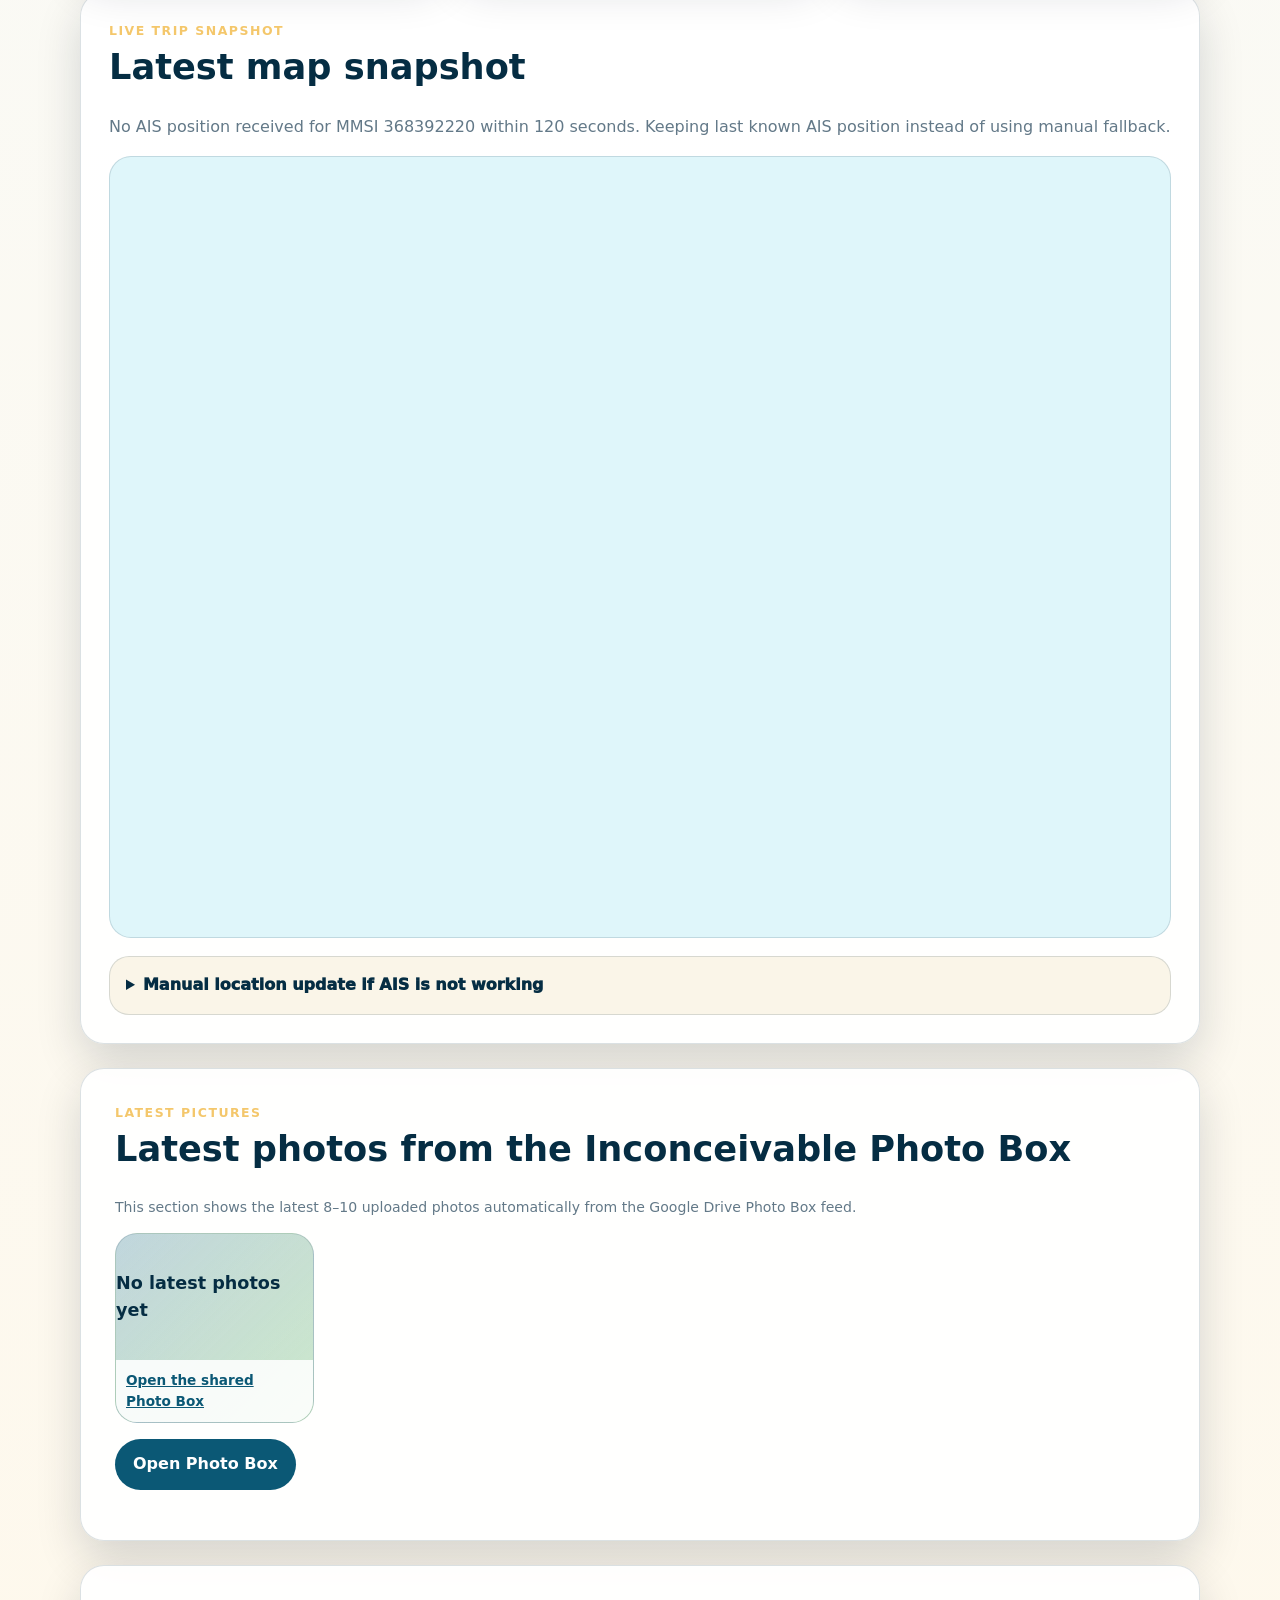
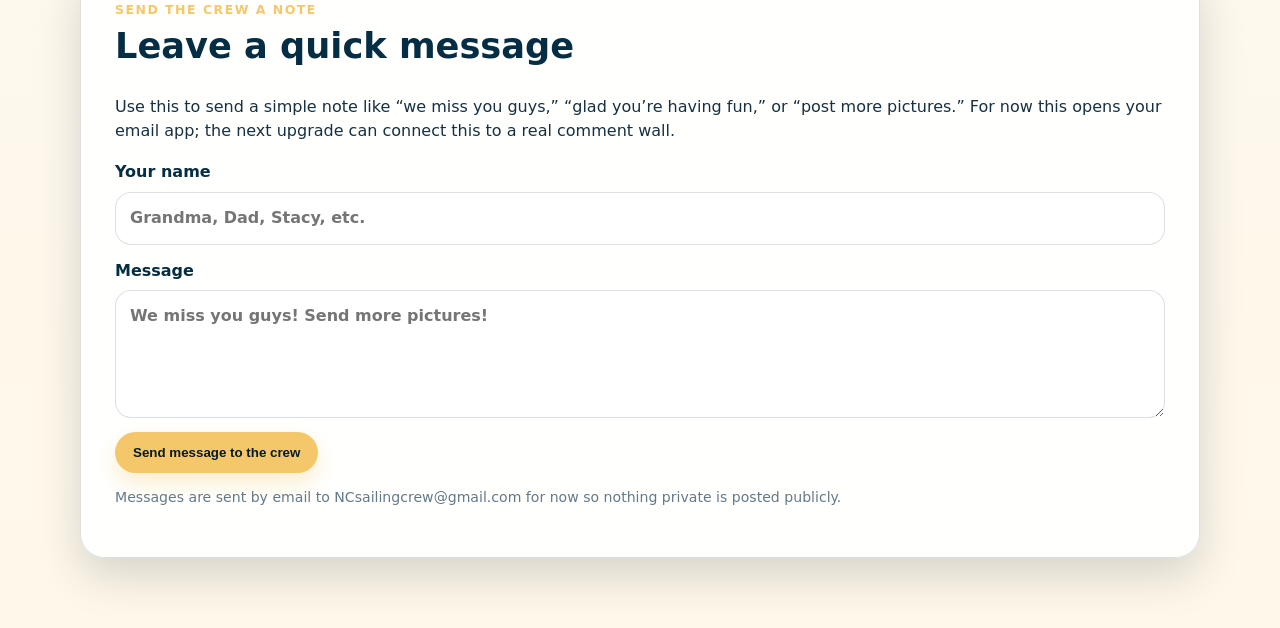
==== commit d2252b52: "Add family crew adventure line" ====
--- a/family.html
+++ b/family.html
@@ -14,6 +14,7 @@
       <div class="hero-text">
         <p class="eyebrow">Family snapshot</p>
         <h1>Where’s Inconceivable today?</h1>
+        <p class="crew-adventure-line">Ross, Whitney, Ava, Ken, Kelli, Rylei, and Grayson are on a sailing adventure.</p>
         <p class="lead">A quick and fun update for family and friends: where we are, what we’re doing, what we’re eating, and a few of the latest photos from the trip.</p>
         <div class="snapshot-pills">
           <span data-trip="locationName">St. Vincent &amp; The Grenadines</span>
@@ -142,4 +143,4 @@
   </main>
   <script src="family.js"></script>
 </body>
-</html>
+</html>
--- a/family.css
+++ b/family.css
@@ -127,7 +127,7 @@
   gap: 16px;
   margin: 22px 0;
 }
-.info-card, .photo-section, .snapshot-footer-card, .map-section, .message-section {
+.info-card, .photo-section, .map-section, .message-section {
   background: rgba(255,255,255,.92);
   border: 1px solid var(--line);
   border-radius: var(--radius);
@@ -140,6 +140,7 @@
 .dinner-highlight { border-color: rgba(244,199,107,.55); background: linear-gradient(180deg, rgba(255,255,255,.95), rgba(255,248,234,.96)); }
 
 .map-section, .message-section, .photo-section { margin-bottom: 24px; }
+.live-map-section { padding: clamp(20px, 3vw, 28px); }
 .section-heading p:last-child { color: var(--muted); }
 .map-frame-wrap {
   overflow: hidden;
@@ -148,7 +149,28 @@
   background: #dff6fa;
   min-height: 360px;
 }
+.large-map-frame { min-height: clamp(520px, 68vw, 780px); }
 #familyMap { width: 100%; min-height: 360px; border: 0; display: block; }
+.large-map-frame #familyMap { min-height: clamp(520px, 68vw, 780px); }
+
+.manual-location-panel {
+  margin-top: 18px;
+  border: 1px solid var(--line);
+  border-radius: 20px;
+  background: rgba(248,241,223,.7);
+  padding: 16px;
+}
+.manual-location-panel summary {
+  cursor: pointer;
+  color: var(--navy);
+  font-weight: 950;
+}
+.manual-location-form { margin-top: 16px; }
+.location-two-col {
+  display: grid;
+  grid-template-columns: repeat(2, minmax(0, 1fr));
+  gap: 14px;
+}
 
 .family-form { display: grid; gap: 14px; margin-top: 16px; }
 .family-form label { display: grid; gap: 7px; color: var(--navy); font-weight: 900; }
@@ -193,8 +215,6 @@
 .photo-grid figcaption, .photo-placeholder figcaption { background: rgba(255,255,255,.88); padding: 10px; color: var(--muted); font-weight: 800; font-size: .85rem; }
 .photo-grid a { color: var(--blue); }
 
-.snapshot-footer-card { text-align: center; }
-.snapshot-footer-card p { color: var(--muted); }
 .tiny { font-size: .88rem; color: var(--muted); }
 
 @media (max-width: 940px) {
@@ -207,9 +227,10 @@
   .snapshot-page { width: min(100% - 18px, 1120px); padding-top: 10px; }
   .snapshot-hero { border-radius: 24px; padding: 16px; }
   h1 { font-size: clamp(2rem, 12vw, 3.1rem); }
-  .snapshot-grid, .photo-grid { grid-template-columns: 1fr; }
+  .snapshot-grid, .photo-grid, .location-two-col { grid-template-columns: 1fr; }
   .main-photo-card { min-height: 260px; border-radius: 22px; }
+  .large-map-frame, .large-map-frame #familyMap { min-height: 460px; }
   .photo-grid figure, .photo-placeholder { min-height: 180px; }
   .photo-grid img { height: 210px; }
   .button { width: 100%; }
-}
+}
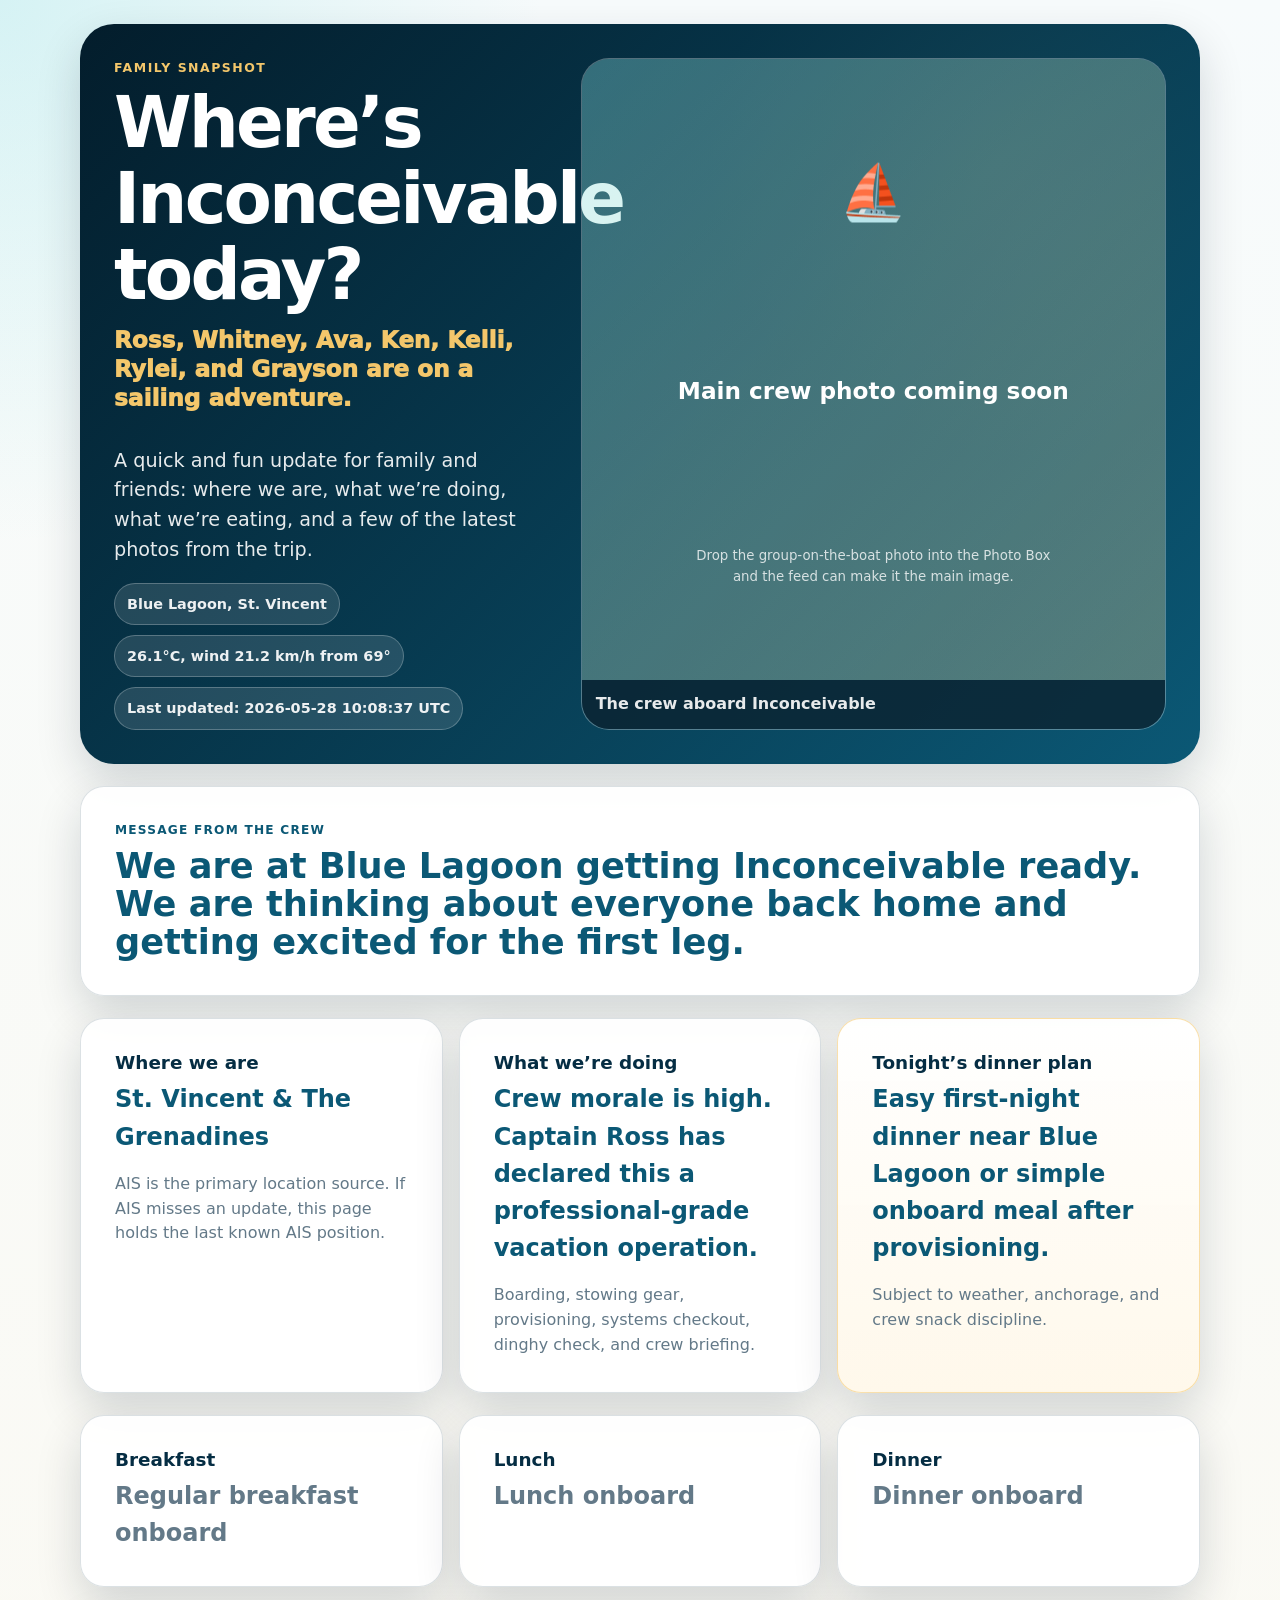
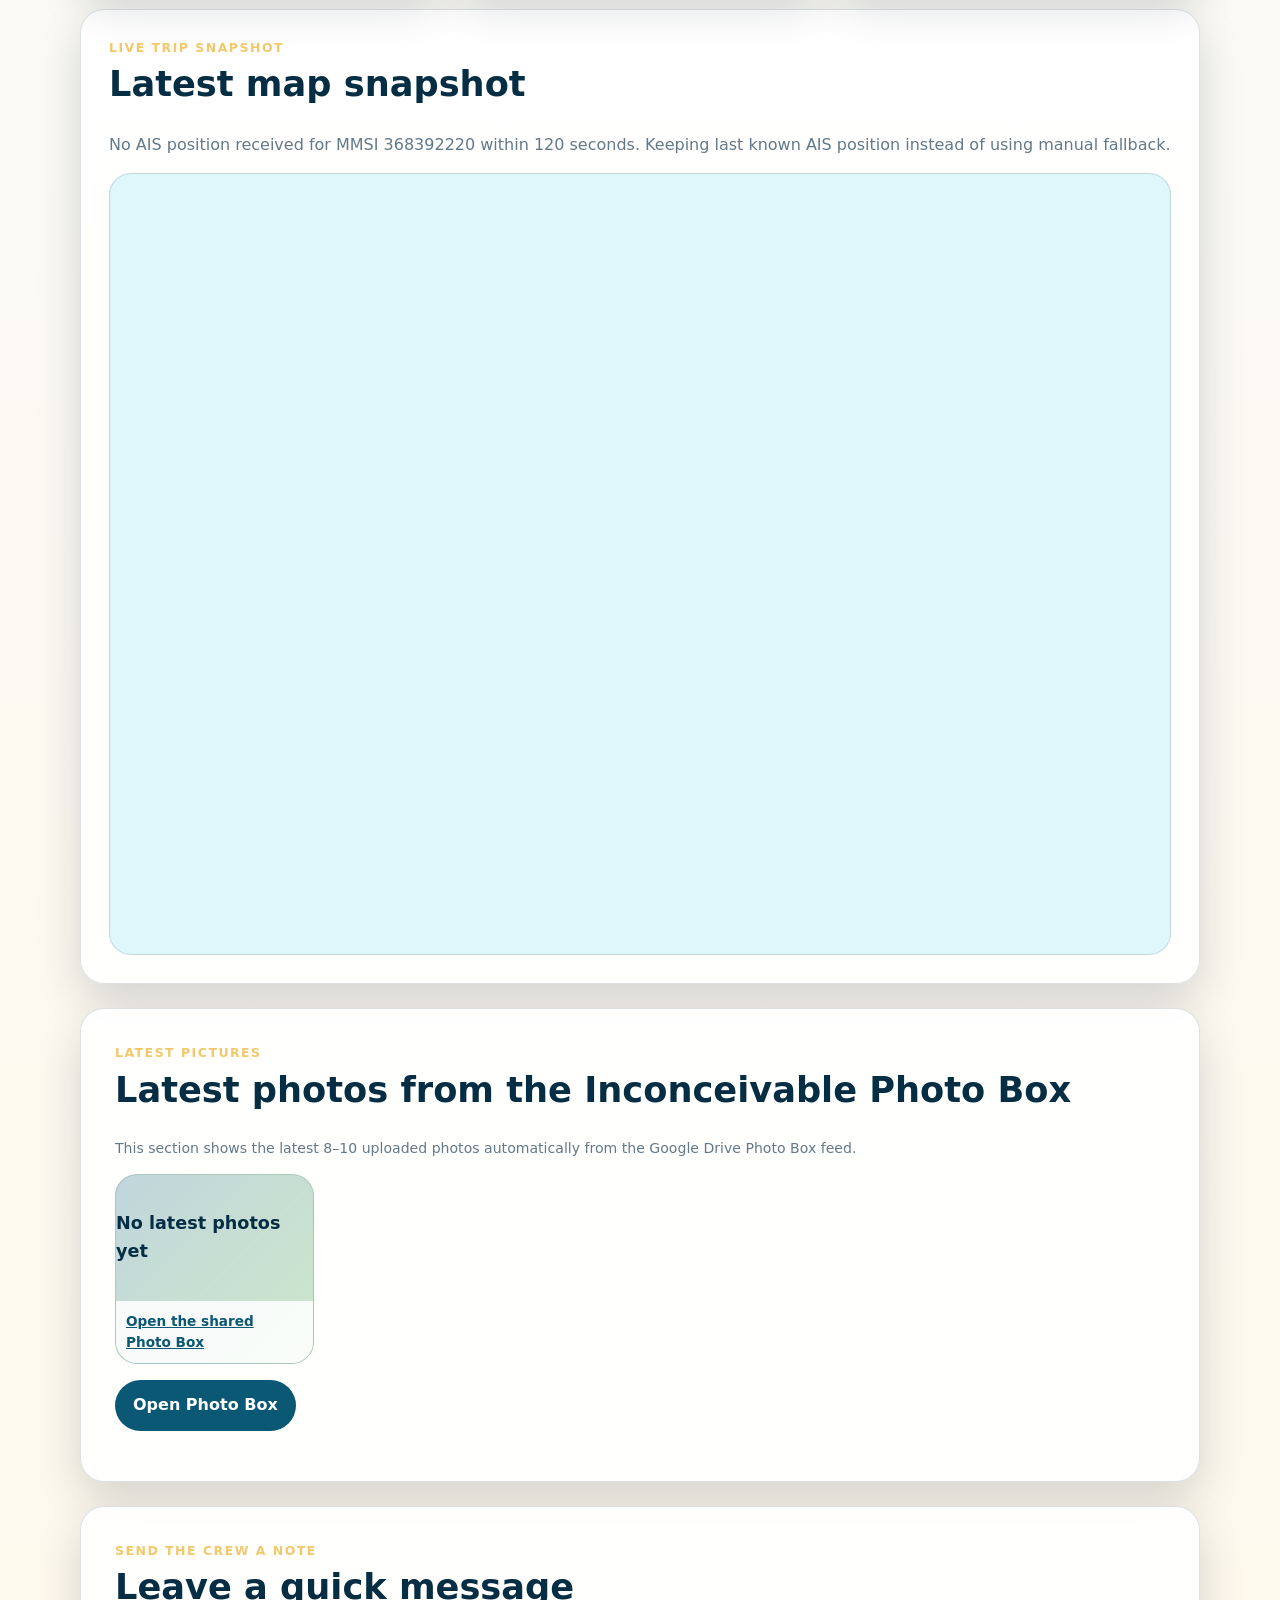
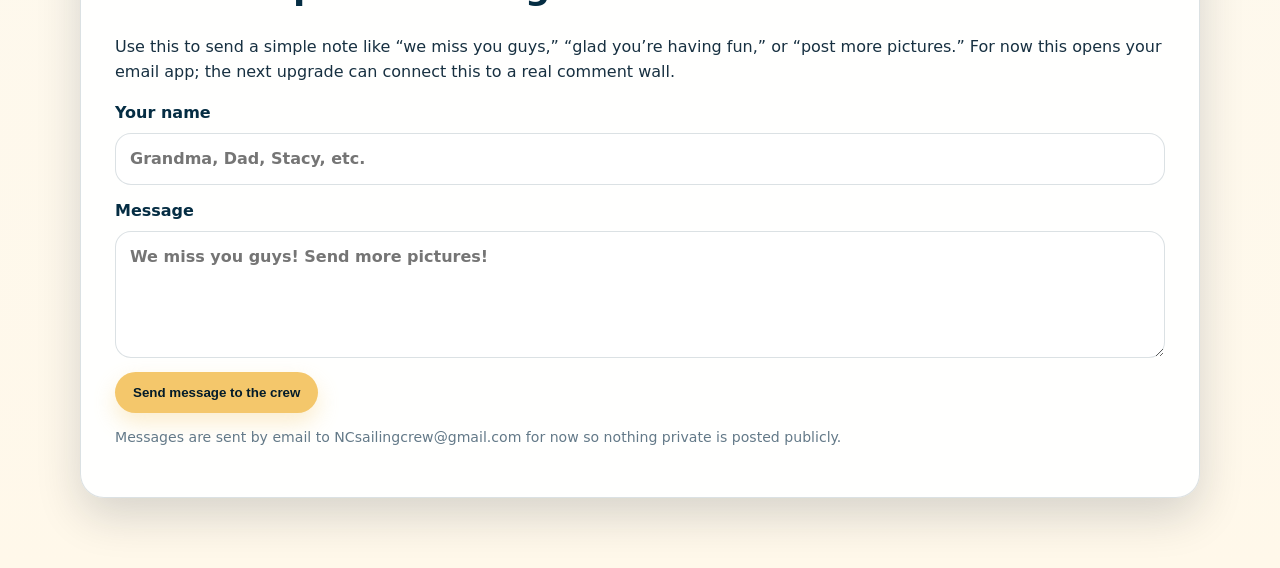
==== commit 7dfd9848: "Remove manual location form from family page" ====
--- a/family.html
+++ b/family.html
@@ -81,36 +81,6 @@
       <div class="map-frame-wrap large-map-frame" id="mapFrameWrap">
         <iframe id="familyMap" title="Latest Inconceivable location map" loading="lazy" referrerpolicy="no-referrer-when-downgrade"></iframe>
       </div>
-
-      <details class="manual-location-panel">
-        <summary>Manual location update if AIS is not working</summary>
-        <form id="manualLocationForm" class="family-form manual-location-form">
-          <label>
-            Update password
-            <input name="updateSecret" type="password" placeholder="Same UPDATE_SECRET used on the dashboard" autocomplete="current-password" required />
-          </label>
-          <label>
-            Current location name
-            <input name="locationName" type="text" placeholder="Example: Admiralty Bay, Bequia" required />
-          </label>
-          <div class="location-two-col">
-            <label>
-              Latitude
-              <input name="latitude" type="number" step="0.000001" placeholder="13.005000" required />
-            </label>
-            <label>
-              Longitude
-              <input name="longitude" type="number" step="0.000001" placeholder="-61.235000" required />
-            </label>
-          </div>
-          <label>
-            Manual note
-            <input name="locationNote" type="text" placeholder="AIS down - manual update from crew" />
-          </label>
-          <button class="button primary" type="submit">Publish manual location</button>
-          <p class="tiny" id="manualLocationStatus">Use this only when AIS is not updating or the map is wrong.</p>
-        </form>
-      </details>
     </section>
 
     <section class="photo-section">
--- a/family.css
+++ b/family.css
@@ -63,6 +63,14 @@
 h1 { font-size: clamp(2.1rem, 5.5vw, 4.4rem); max-width: 760px; margin: 0 0 14px; letter-spacing: -0.04em; }
 h2 { color: var(--navy); font-size: clamp(1.35rem, 3vw, 2.2rem); }
 .snapshot-hero h2 { color: white; }
+.crew-adventure-line {
+  max-width: 760px;
+  margin: -2px 0 14px;
+  color: var(--gold);
+  font-size: clamp(1.05rem, 2.4vw, 1.45rem);
+  font-weight: 950;
+  line-height: 1.25;
+}
 .lead { max-width: 680px; font-size: clamp(1rem, 2vw, 1.2rem); color: rgba(255,255,255,.9); margin-bottom: 18px; }
 
 .snapshot-pills { display: flex; flex-wrap: wrap; gap: 10px; margin-top: auto; }
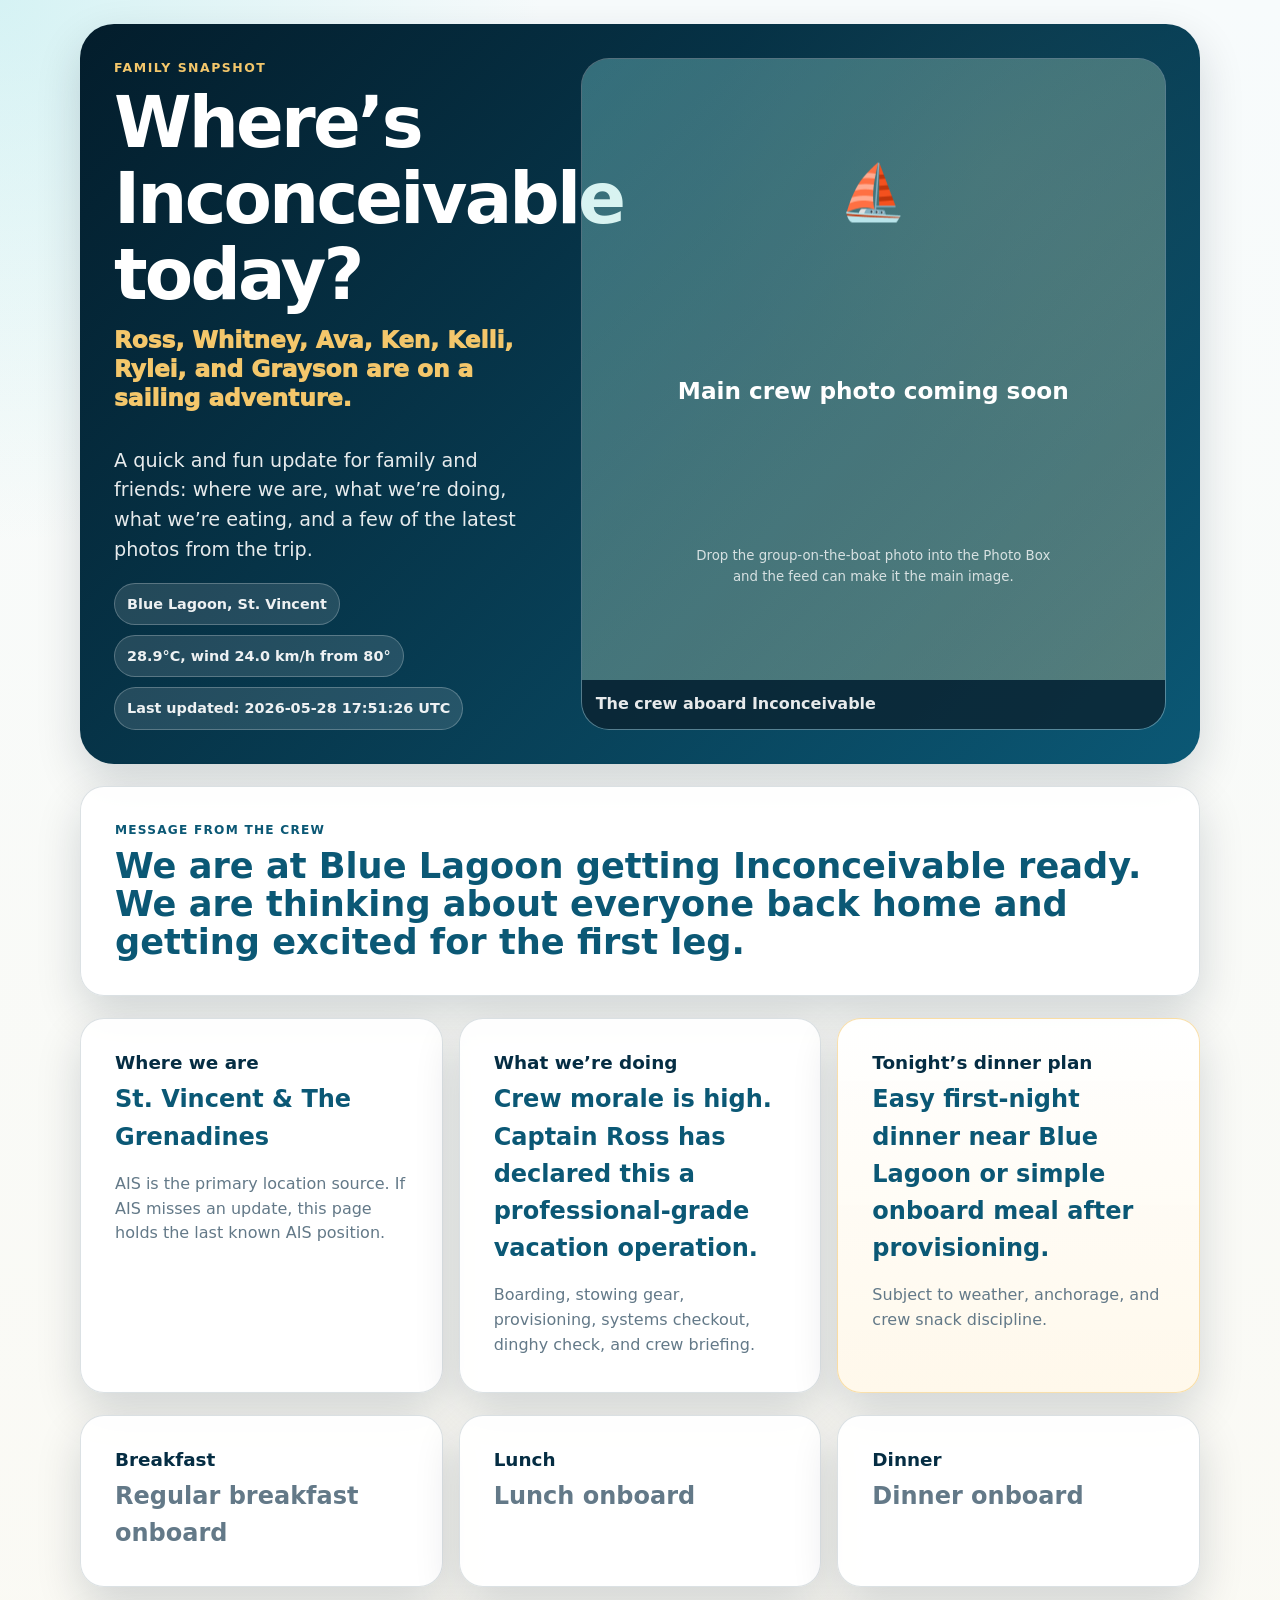
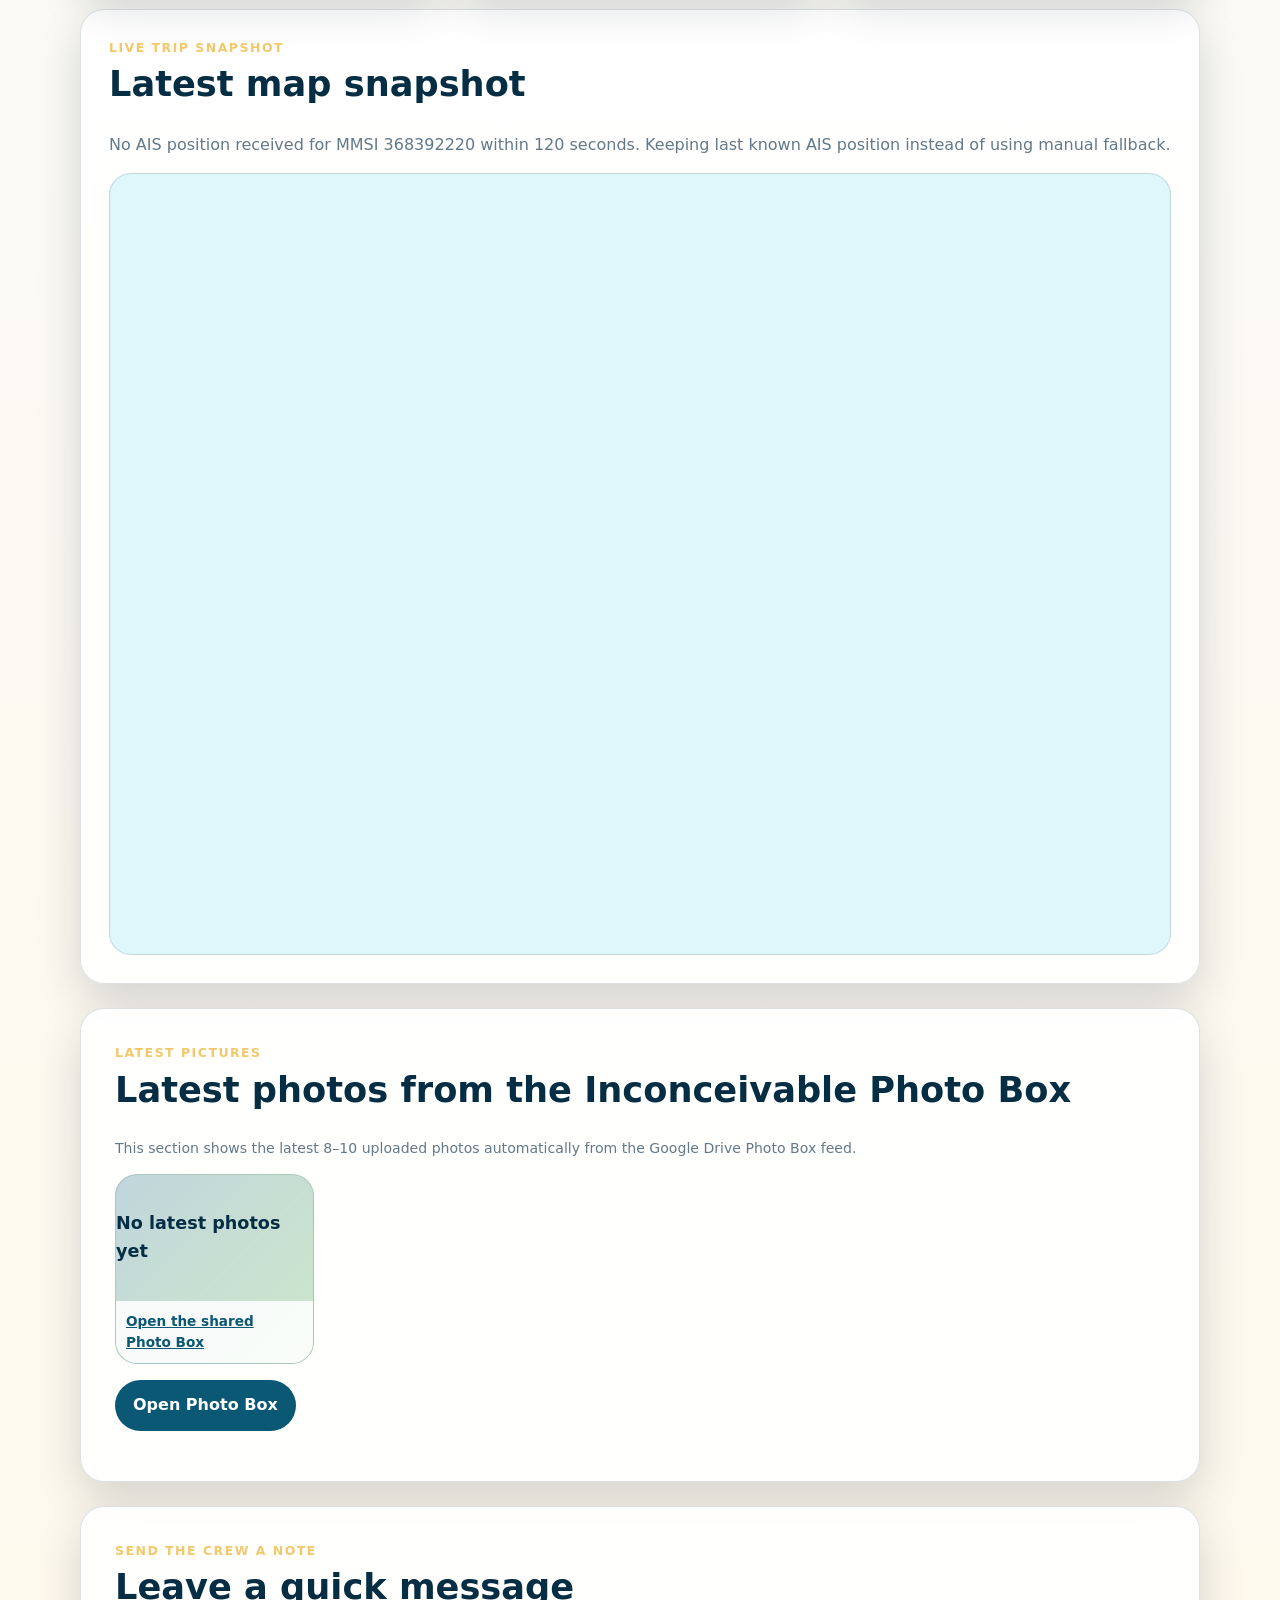
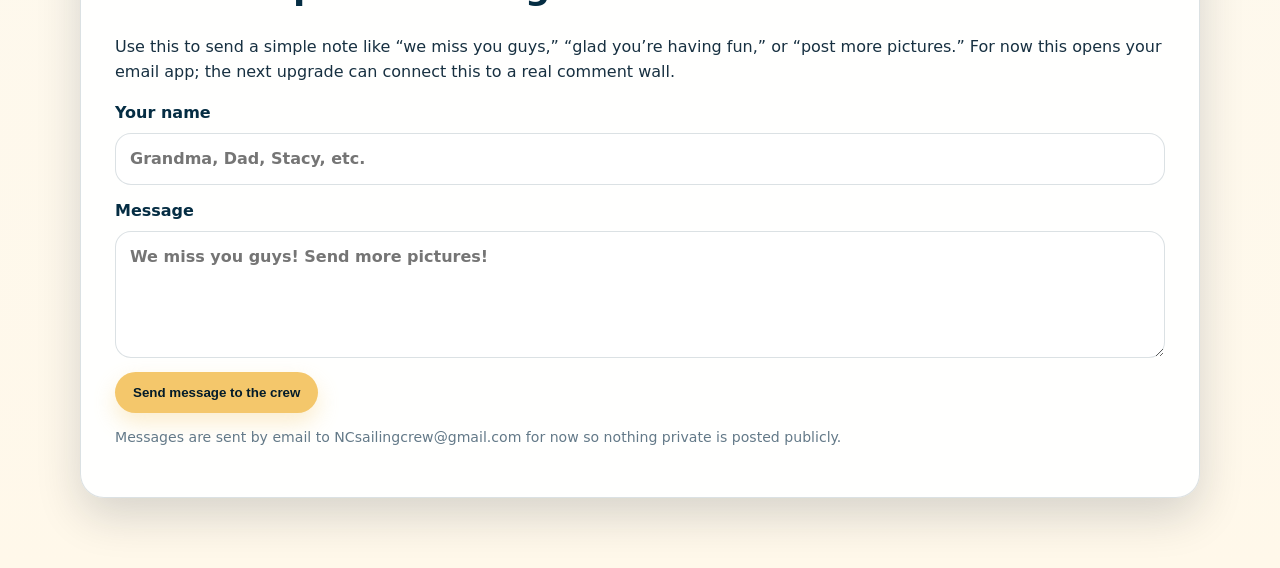
==== commit ece79879: "Load forced family main photo script" ====
--- a/family.html
+++ b/family.html
@@ -111,6 +111,7 @@
       <p class="tiny">Messages are sent by email to NCsailingcrew@gmail.com for now so nothing private is posted publicly.</p>
     </section>
   </main>
+  <script src="family-main-photo.js"></script>
   <script src="family.js"></script>
 </body>
 </html>
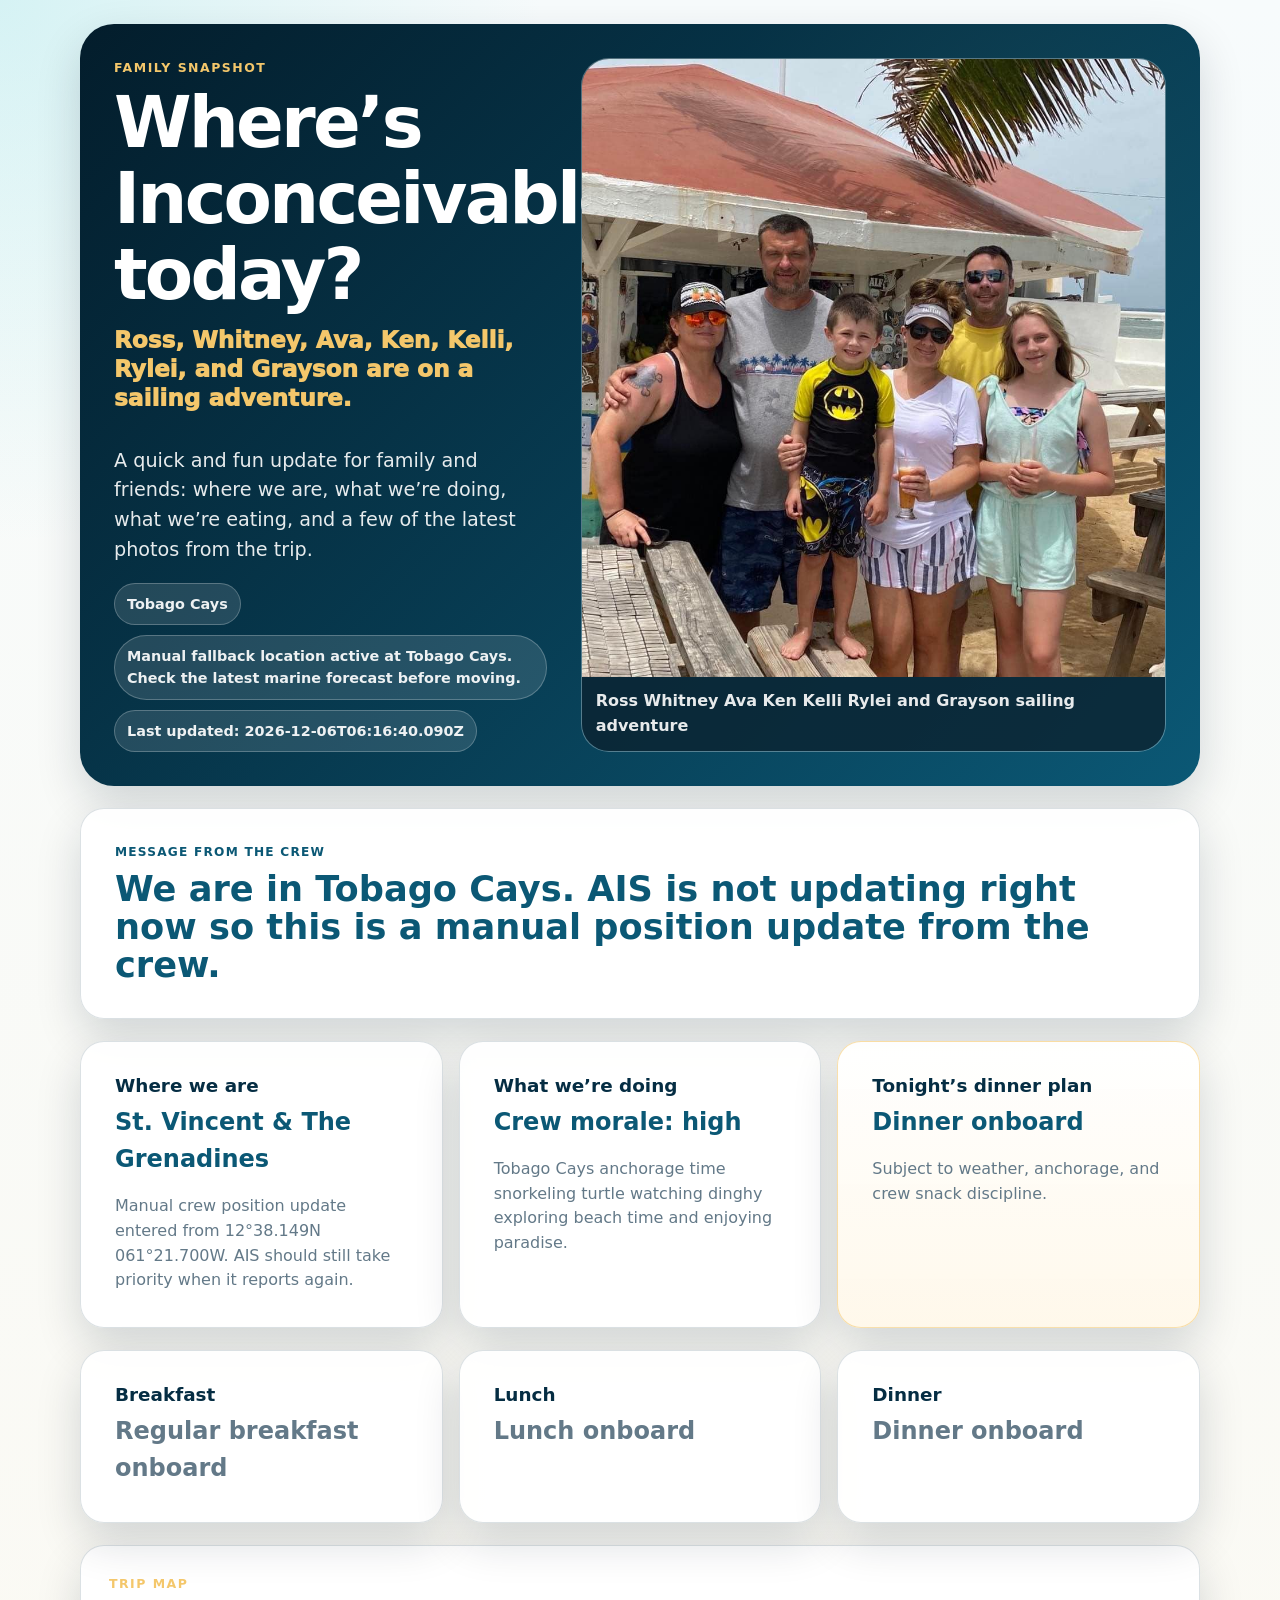
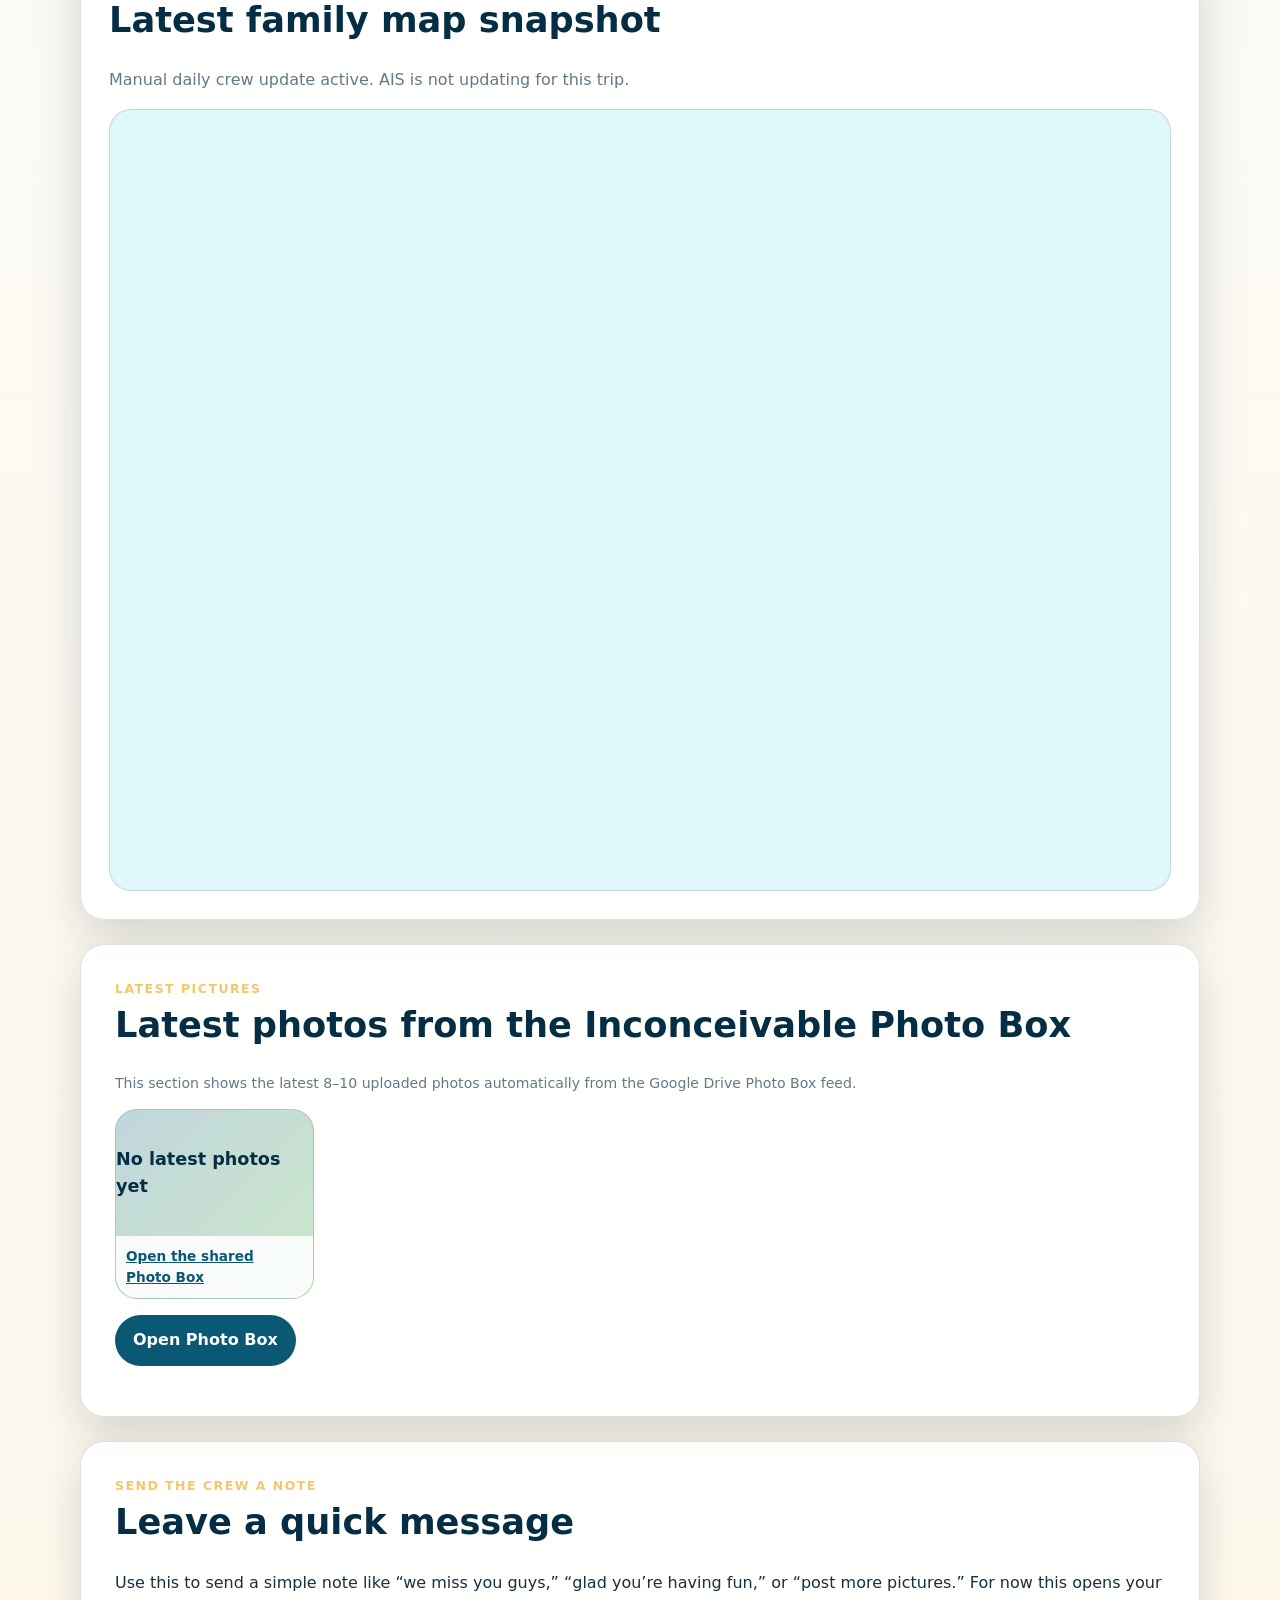
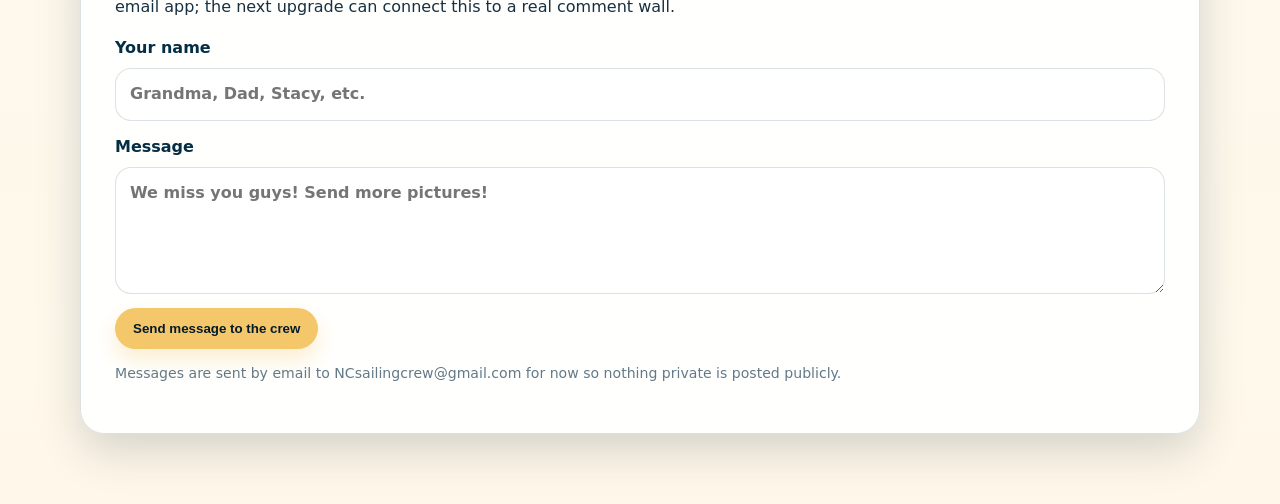
==== commit 541a492c: "Remove AIS wording from family page" ====
--- a/family.html
+++ b/family.html
@@ -5,8 +5,11 @@
   <meta name="viewport" content="width=device-width, initial-scale=1" />
   <meta name="robots" content="noindex,nofollow" />
   <meta name="theme-color" content="#06384f" />
+  <meta http-equiv="Cache-Control" content="no-cache, no-store, must-revalidate" />
+  <meta http-equiv="Pragma" content="no-cache" />
+  <meta http-equiv="Expires" content="0" />
   <title>Inconceivable Family Snapshot</title>
-  <link rel="stylesheet" href="family.css" />
+  <link rel="stylesheet" href="family.css?v=20260606" />
 </head>
 <body>
   <main class="snapshot-page">
@@ -41,7 +44,7 @@
       <article class="info-card">
         <h2>Where we are</h2>
         <p class="big" data-trip="locationName">St. Vincent &amp; The Grenadines</p>
-        <p data-trip="locationNote">AIS is the primary location source. If AIS misses an update, this page holds the last known AIS position.</p>
+        <p data-trip="locationNote">Manual crew updates are active for this trip so the family page stays current.</p>
       </article>
 
       <article class="info-card">
@@ -74,9 +77,9 @@
 
     <section class="map-section live-map-section">
       <div class="section-heading">
-        <p class="eyebrow">Live trip snapshot</p>
-        <h2>Latest map snapshot</h2>
-        <p data-trip="automationStatus">Location uses AIS first, last known AIS second, and manual fallback only if AIS has never reported.</p>
+        <p class="eyebrow">Trip map</p>
+        <h2>Latest family map snapshot</h2>
+        <p data-trip="automationStatus">Manual crew update active. This page checks for fresh trip data each time it loads.</p>
       </div>
       <div class="map-frame-wrap large-map-frame" id="mapFrameWrap">
         <iframe id="familyMap" title="Latest Inconceivable location map" loading="lazy" referrerpolicy="no-referrer-when-downgrade"></iframe>
@@ -111,7 +114,7 @@
       <p class="tiny">Messages are sent by email to NCsailingcrew@gmail.com for now so nothing private is posted publicly.</p>
     </section>
   </main>
-  <script src="family-main-photo.js"></script>
-  <script src="family.js"></script>
+  <script src="family-main-photo.js?v=20260606"></script>
+  <script src="family.js?v=20260606"></script>
 </body>
-</html>+</html>
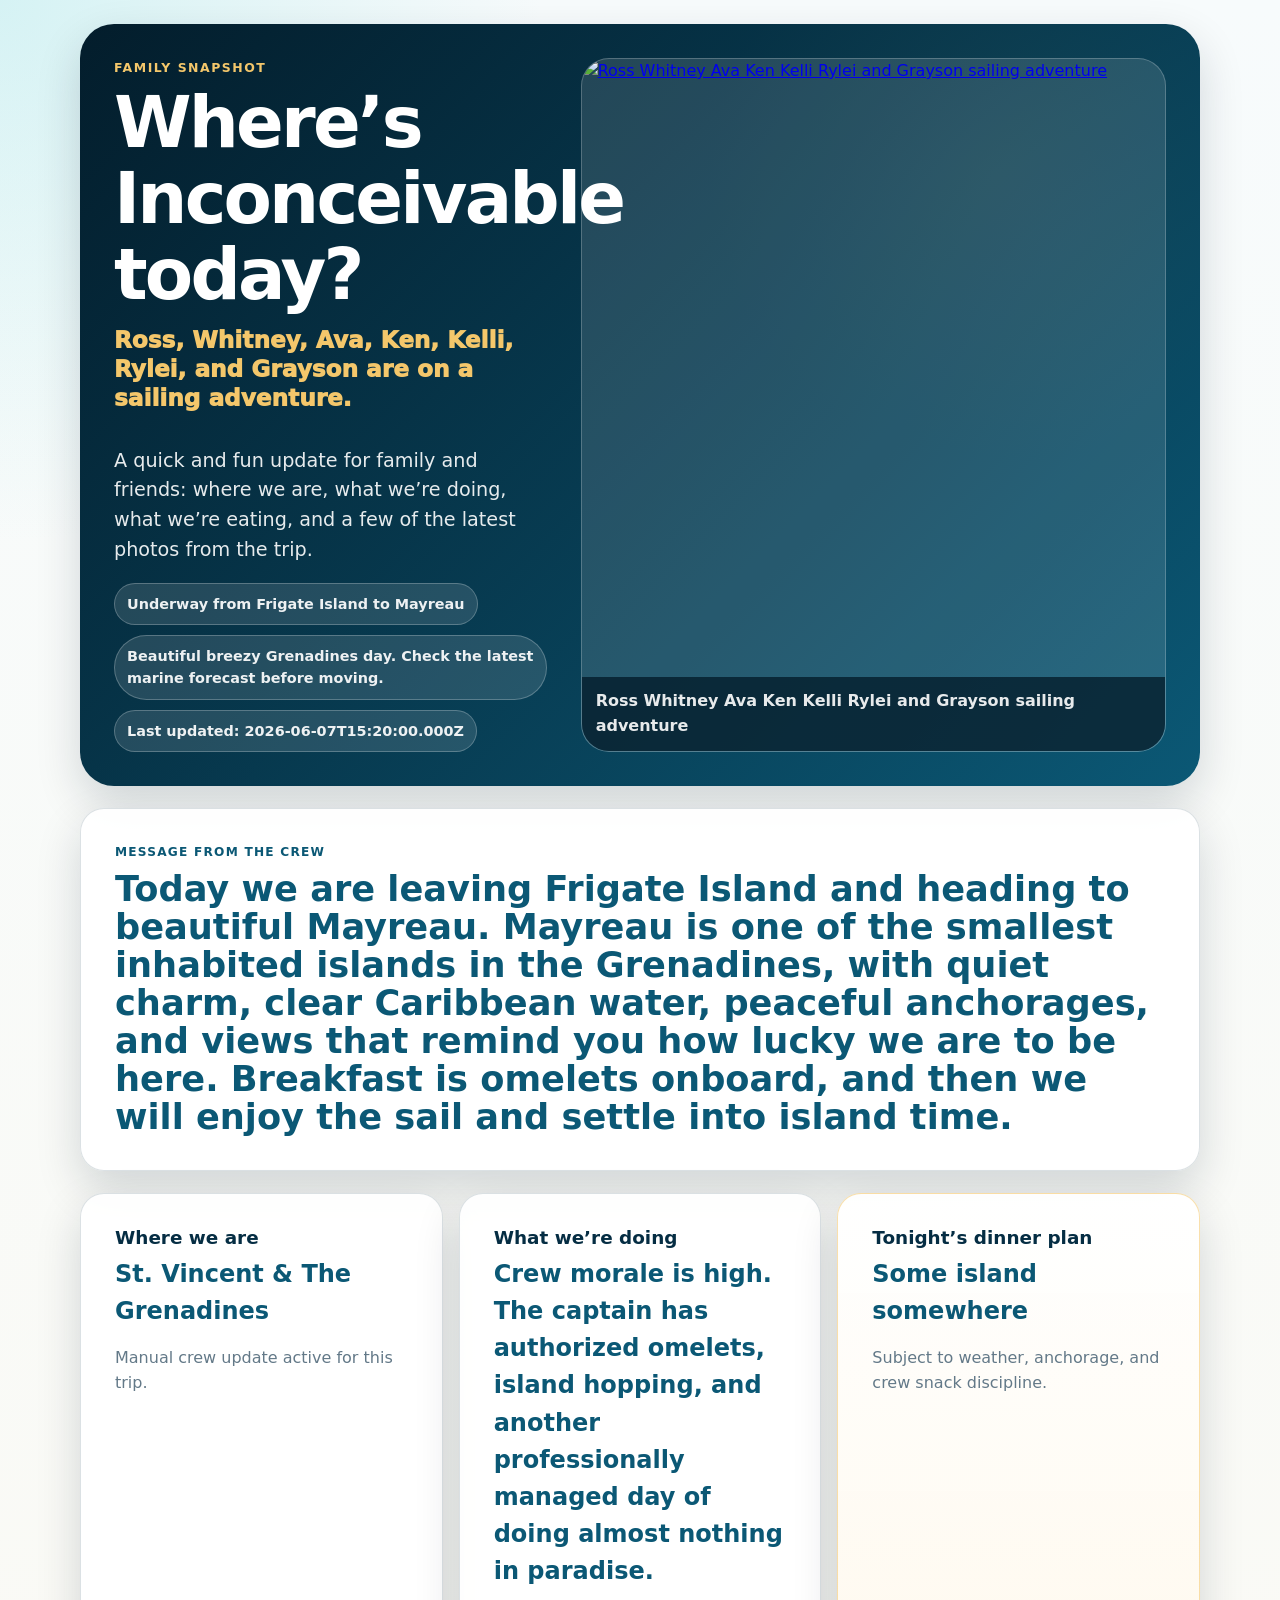
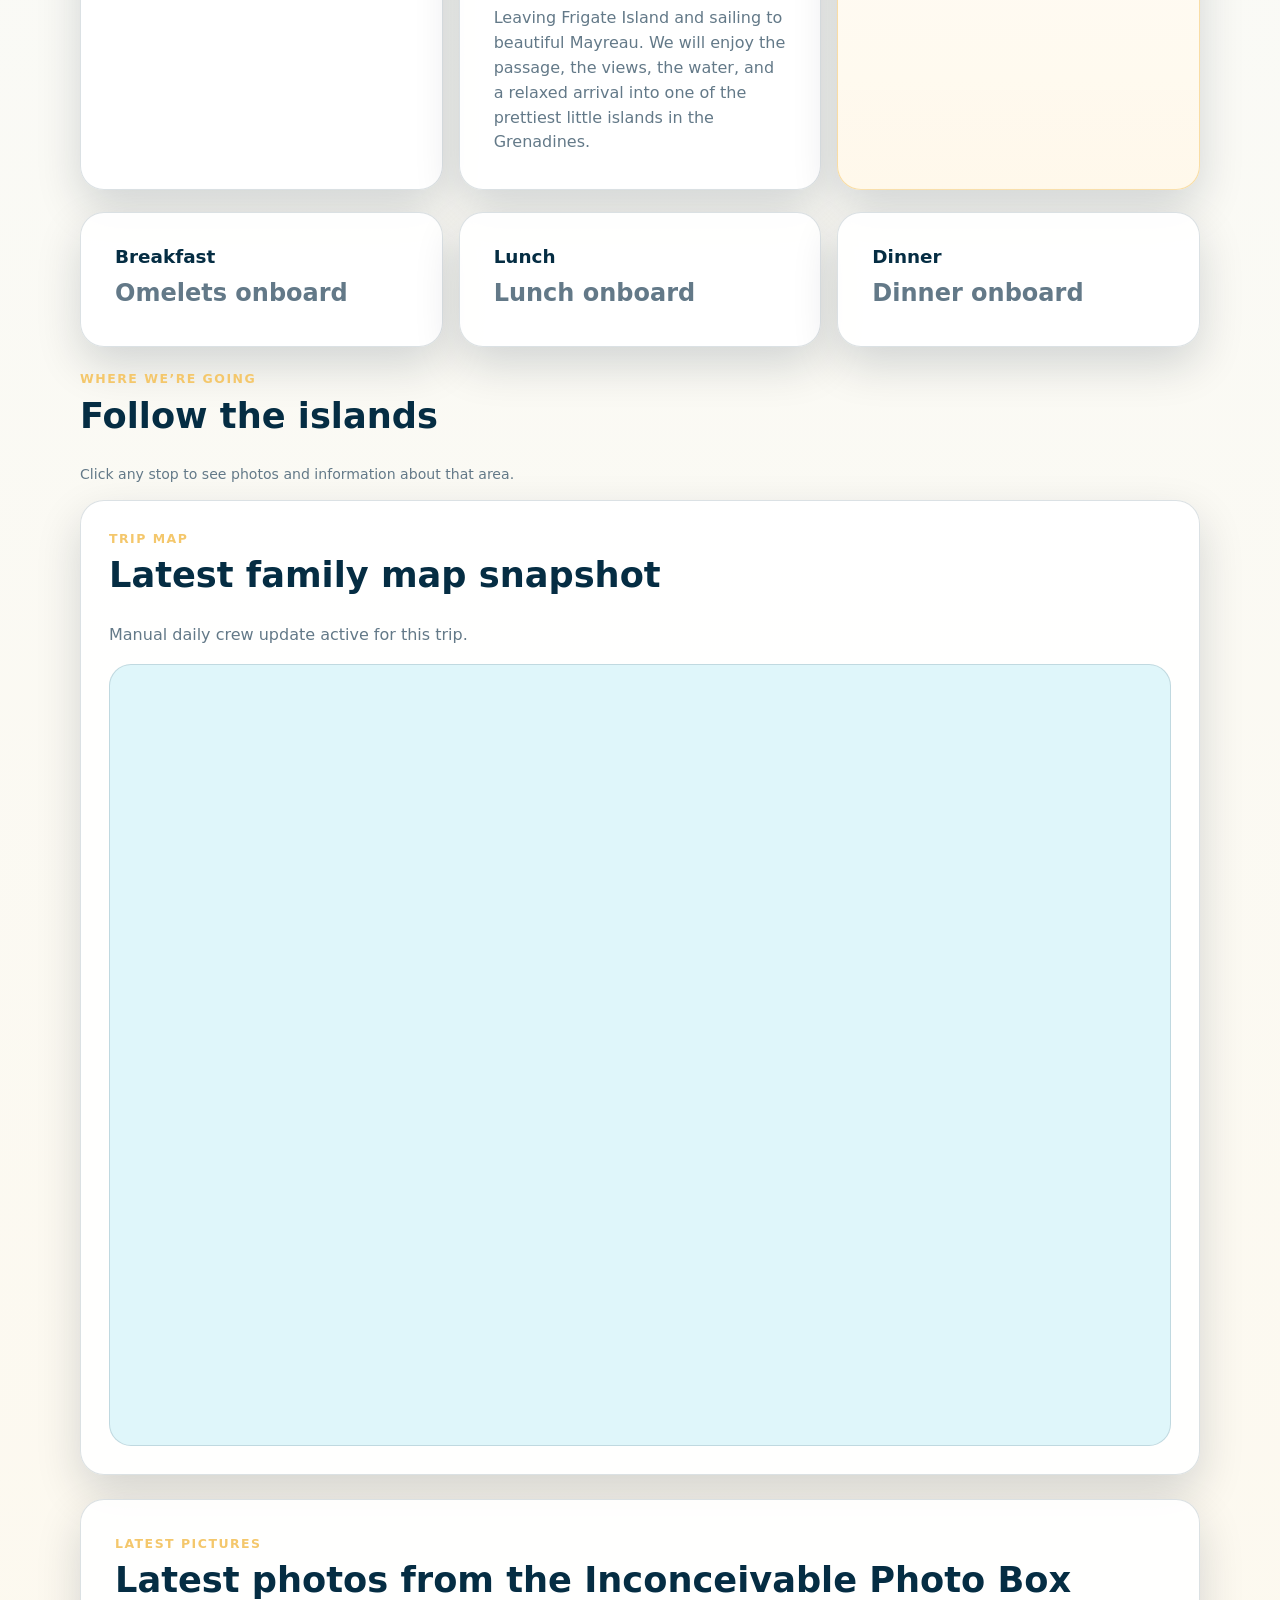
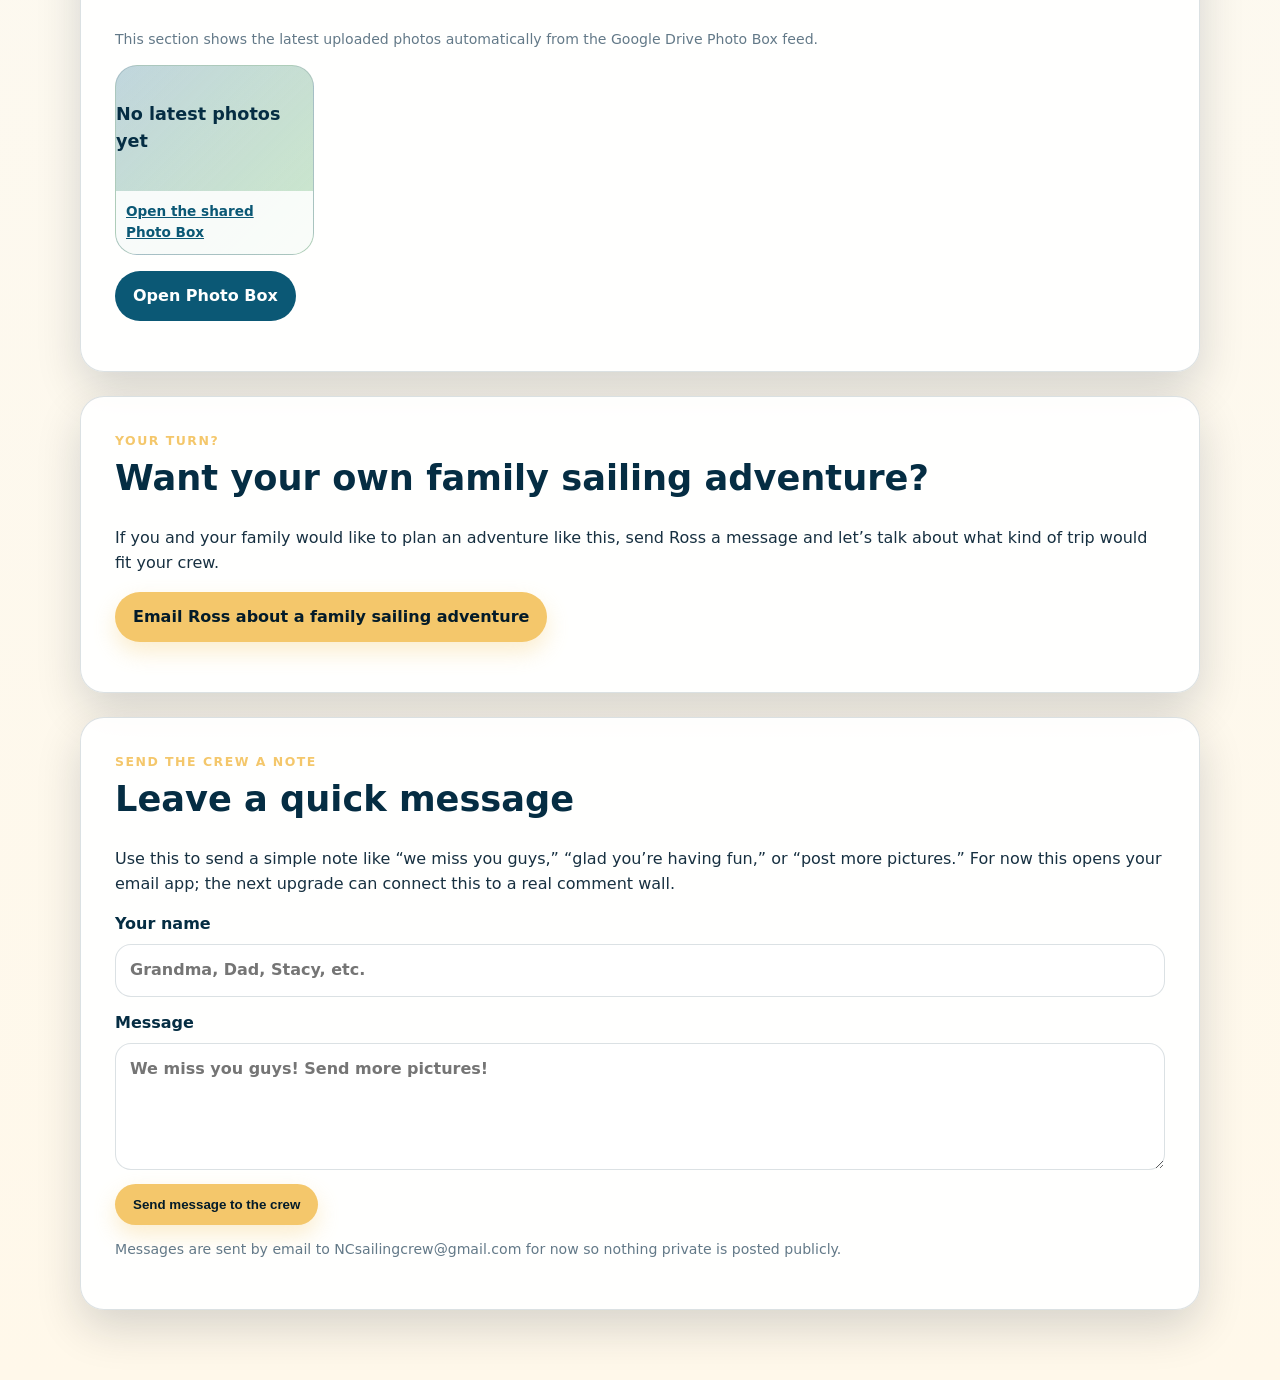
==== commit 2e9ab01f: "Add destination links and sailing adventure CTA" ====
--- a/family.html
+++ b/family.html
@@ -9,7 +9,7 @@
   <meta http-equiv="Pragma" content="no-cache" />
   <meta http-equiv="Expires" content="0" />
   <title>Inconceivable Family Snapshot</title>
-  <link rel="stylesheet" href="family.css?v=20260606" />
+  <link rel="stylesheet" href="family.css?v=20260607-destinations" />
 </head>
 <body>
   <main class="snapshot-page">
@@ -75,6 +75,13 @@
       </article>
     </section>
 
+    <section class="destination-section">
+      <p class="eyebrow">Where we’re going</p>
+      <h2>Follow the islands</h2>
+      <p class="tiny">Click any stop to see photos and information about that area.</p>
+      <div class="destination-grid" id="destinationGrid"></div>
+    </section>
+
     <section class="map-section live-map-section">
       <div class="section-heading">
         <p class="eyebrow">Trip map</p>
@@ -89,11 +96,18 @@
     <section class="photo-section">
       <p class="eyebrow">Latest pictures</p>
       <h2>Latest photos from the Inconceivable Photo Box</h2>
-      <p class="tiny">This section shows the latest 8–10 uploaded photos automatically from the Google Drive Photo Box feed.</p>
+      <p class="tiny">This section shows the latest uploaded photos automatically from the Google Drive Photo Box feed.</p>
       <div class="photo-grid" id="latestPhotoGrid">
         <figure class="photo-placeholder"><span>Photo feed</span><figcaption>Waiting for Photo Box feed</figcaption></figure>
       </div>
       <p><a class="button secondary" href="https://drive.google.com/drive/folders/1KYD_44wOEdmn48rLzYyVFDK9enNutFYU" target="_blank" rel="noreferrer">Open Photo Box</a></p>
+    </section>
+
+    <section class="message-section adventure-cta">
+      <p class="eyebrow">Your turn?</p>
+      <h2>Want your own family sailing adventure?</h2>
+      <p>If you and your family would like to plan an adventure like this, send Ross a message and let’s talk about what kind of trip would fit your crew.</p>
+      <p><a class="button primary" href="mailto:rossspry@gmail.com?subject=Family%20sailing%20adventure%20question">Email Ross about a family sailing adventure</a></p>
     </section>
 
     <section class="message-section">
@@ -114,7 +128,7 @@
       <p class="tiny">Messages are sent by email to NCsailingcrew@gmail.com for now so nothing private is posted publicly.</p>
     </section>
   </main>
-  <script src="family-main-photo.js?v=20260606"></script>
-  <script src="family.js?v=20260606"></script>
+  <script src="family-main-photo.js?v=20260607-drive-photo"></script>
+  <script src="family.js?v=20260607-destinations"></script>
 </body>
 </html>
